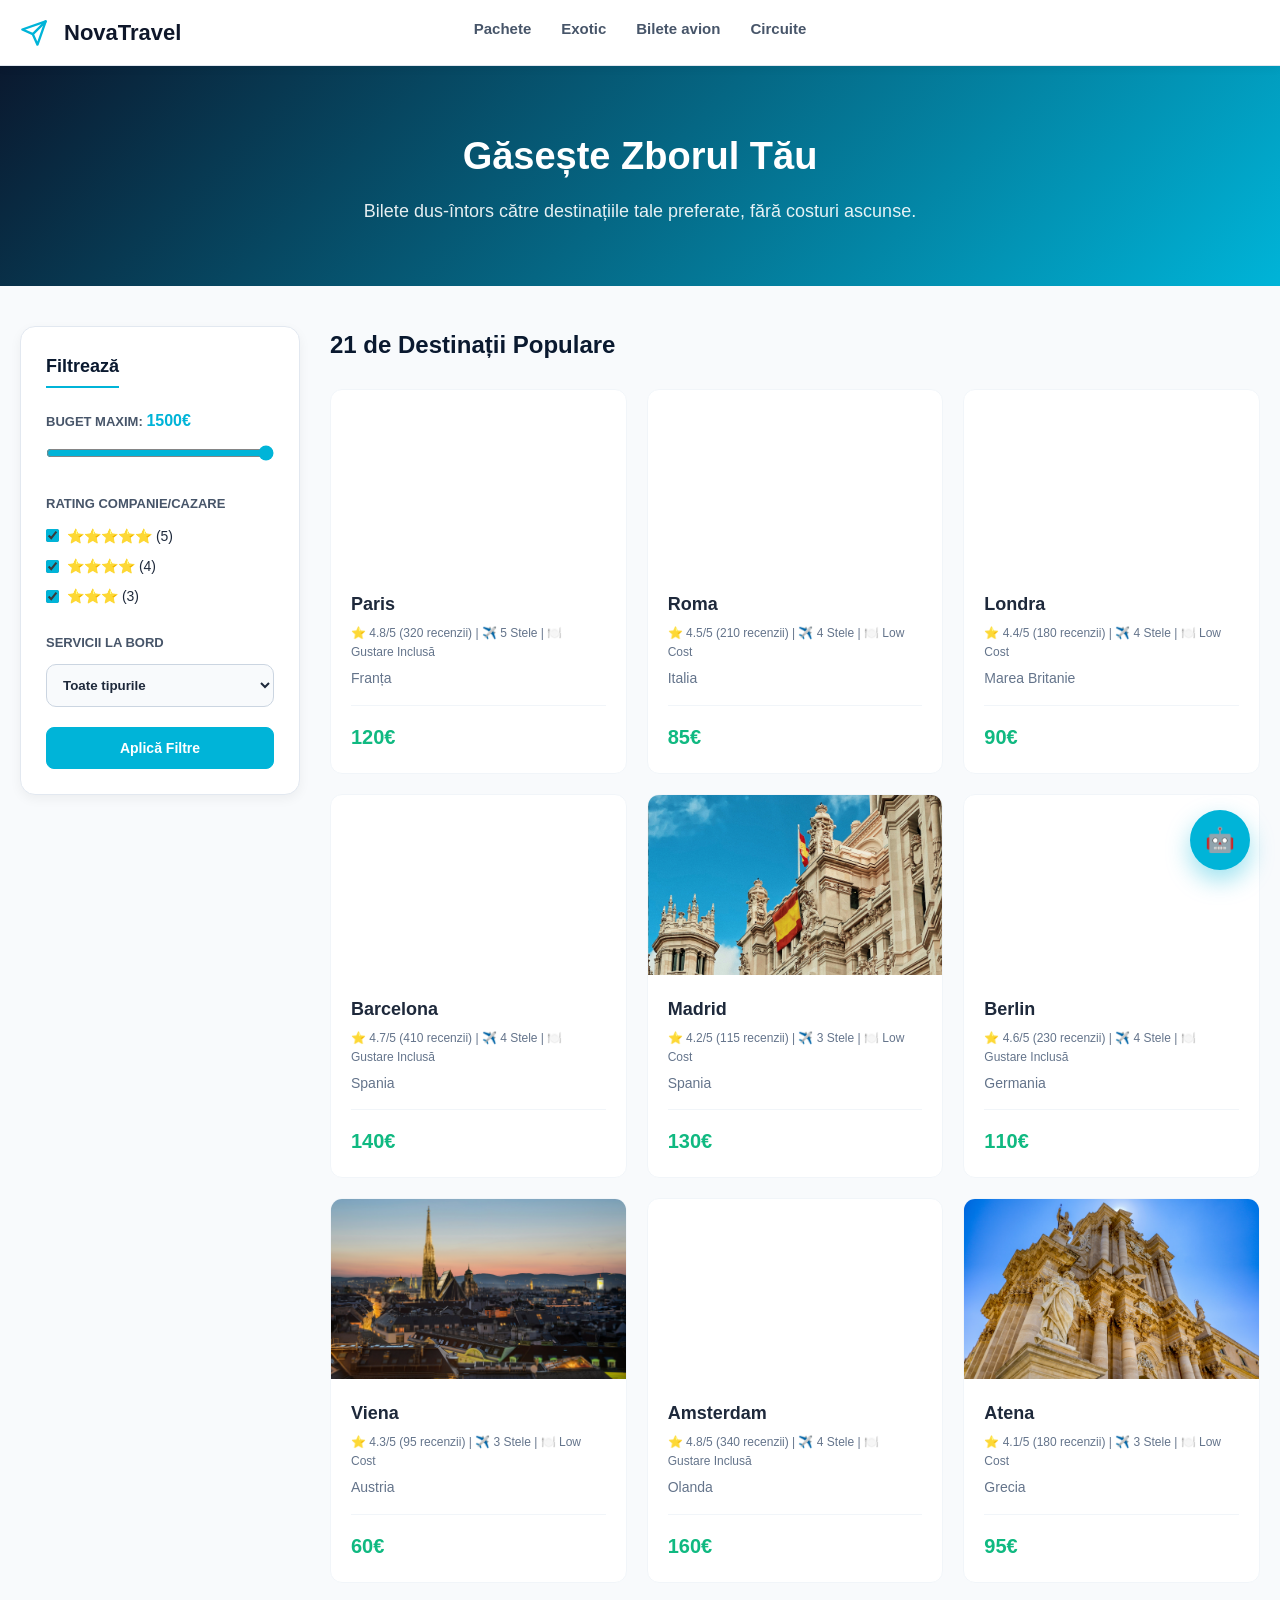
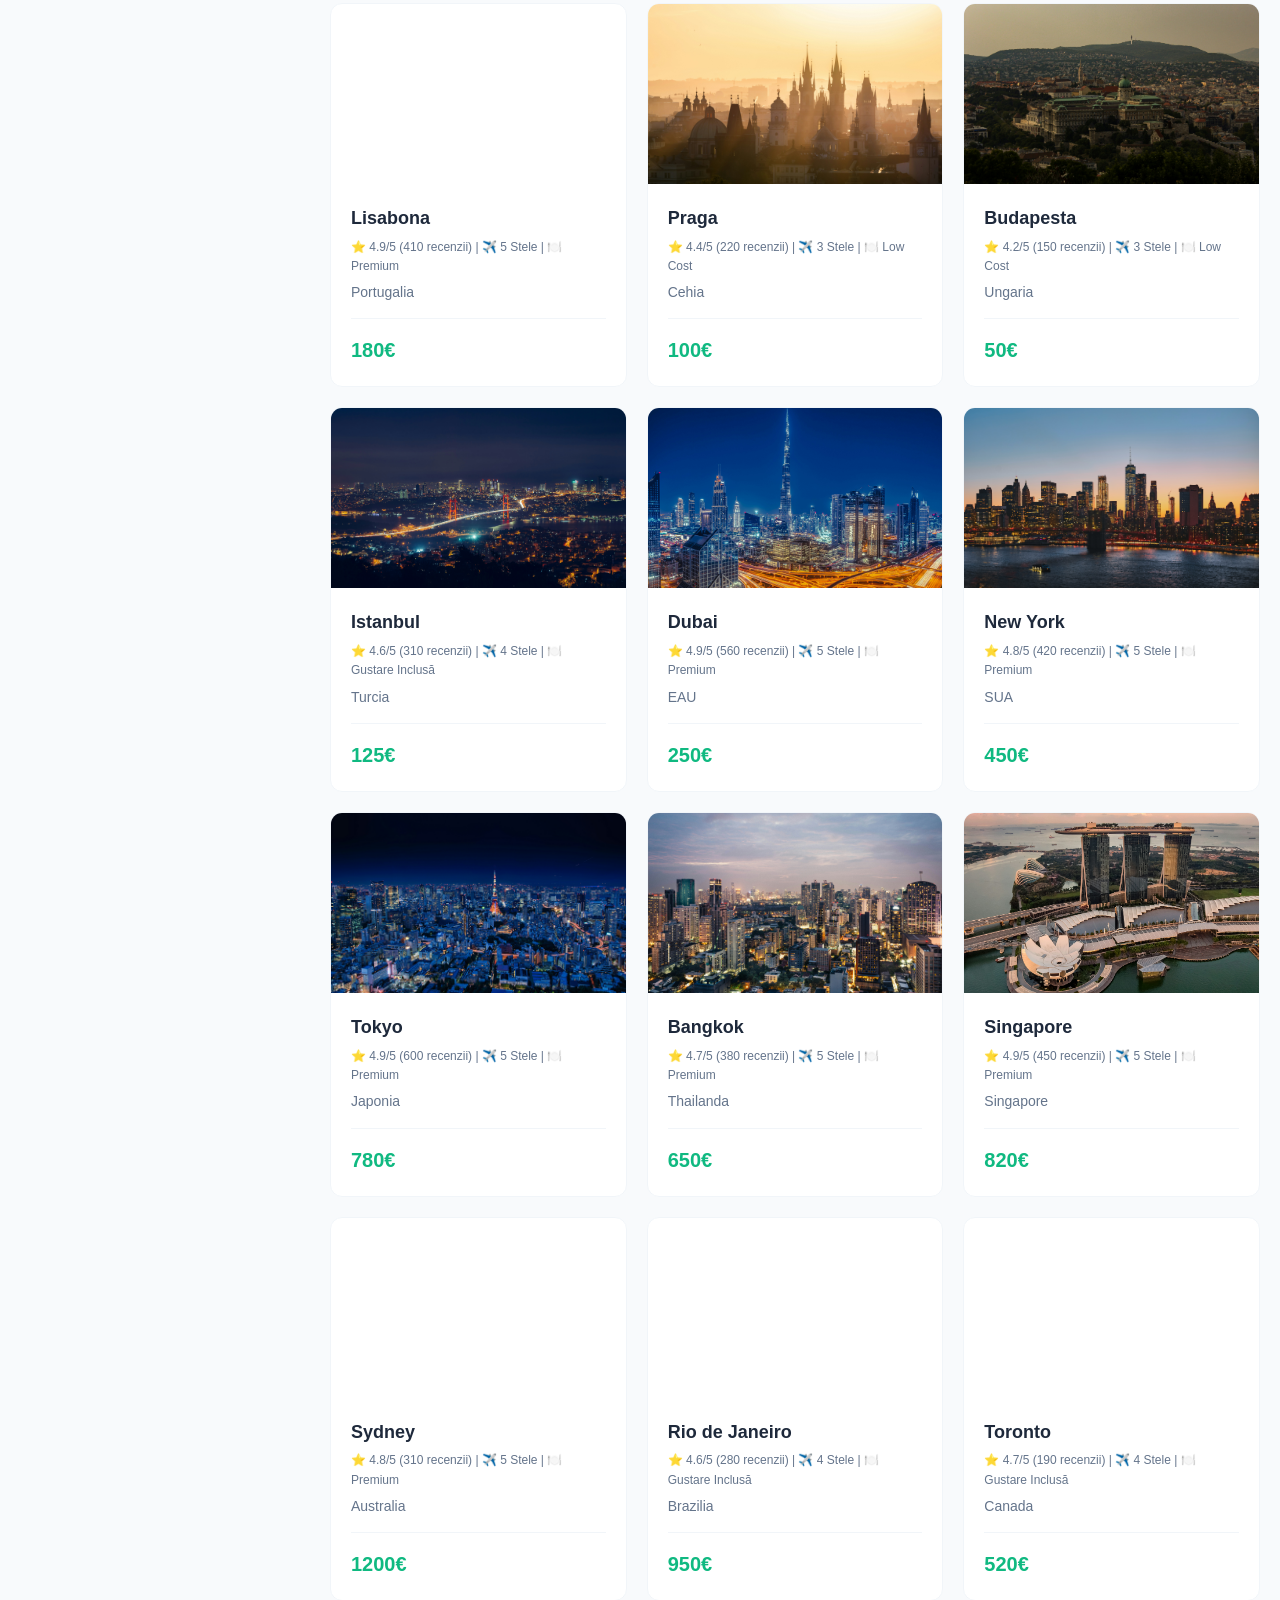
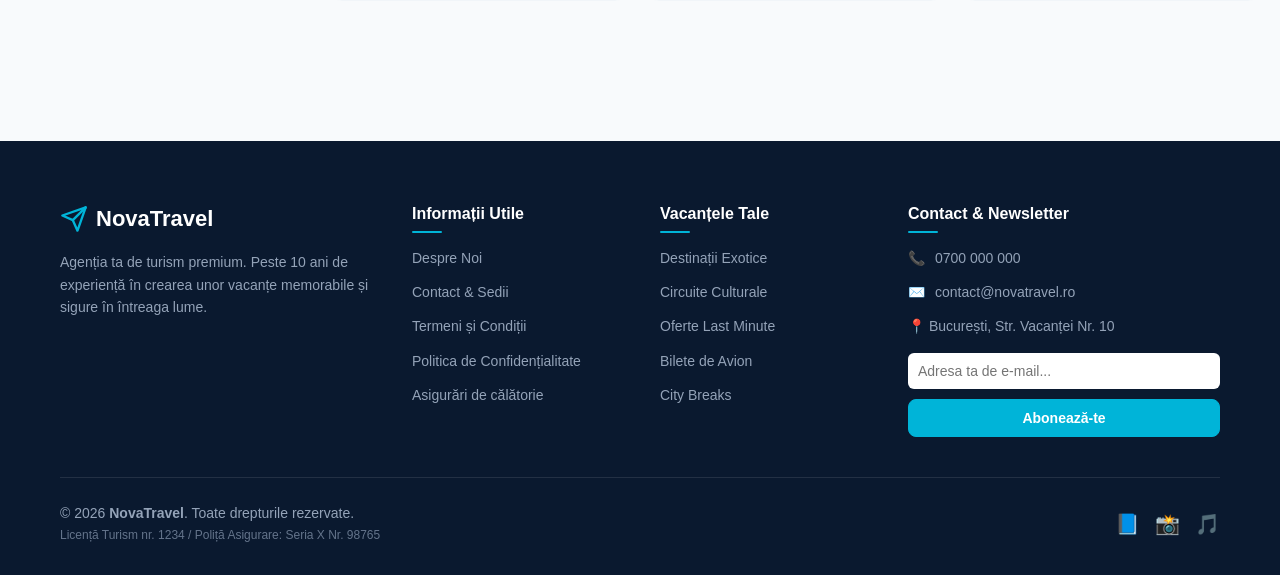
==== bilete.html @ fd42d23e "added files" ====
<!DOCTYPE html>
<html lang="ro">
<head>
    <meta charset="UTF-8">
    <meta name="viewport" content="width=device-width, initial-scale=1.0">
    <title>Bilete de Avion | NovaTravel</title>
    <link rel="stylesheet" href="style.css">
</head>
<body>

    <nav class="top-navbar">
    <div class="nav-container-centered">
        <div class="nav-left">
            <a href="index.html" class="brand" style="text-decoration: none;">
                <svg class="brand-icon" viewBox="0 0 24 24" fill="none" stroke="#00B4D8" stroke-width="2" stroke-linecap="round" stroke-linejoin="round" style="width: 28px; height: 28px;">
                    <path d="M22 2L11 13"></path>
                    <path d="M22 2l-7 20-4-9-9-4 20-7z"></path>
                </svg>
                <span style="font-weight: 800; color: #0F172A; margin-left: 8px;">NovaTravel</span>
            </a>
        </div>

        <div class="nav-center">
            <div class="nav-categories">
                <a href="index.html">Pachete</a>
                <a href="exotic.html">Exotic</a>
                <a href="bilete.html">Bilete avion</a>
                <a href="circuite.html">Circuite</a>
            </div>
        </div>

        <div class="nav-right"></div>
    </div>
</nav>

    <header class="hero-minimal" style="min-height: 200px; padding: 60px 20px; background: linear-gradient(135deg, #0A192F, #00B4D8); color: white; text-align: center;">
        <h1 style="font-size: 38px; margin-bottom: 10px;">Găsește Zborul Tău</h1>
        <p style="font-size: 18px; opacity: 0.9;">Bilete dus-întors către destinațiile tale preferate, fără costuri ascunse.</p>
    </header>

   <main class="container" style="max-width: 1350px; margin-top: 40px; margin-bottom: 80px;">
        <div class="main-layout" style="display: flex; gap: 30px; align-items: flex-start;">
            
            <aside class="sidebar-filters" style="width: 280px; flex-shrink: 0; position: sticky; top: 20px;">
                <div class="filter-card" style="background: white; padding: 25px; border-radius: 15px; border: 1px solid #E2E8F0; box-shadow: 0 4px 12px rgba(0,0,0,0.05);">
                    <h3 style="font-size: 18px; margin-bottom: 20px; color: #0A192F; border-bottom: 2px solid #00B4D8; display: inline-block; padding-bottom: 5px;">Filtrează</h3>
                    
                    <div class="filter-group" style="margin-bottom: 25px;">
                        <label style="display: block; font-size: 13px; font-weight: 700; color: #475569; margin-bottom: 10px;">BUGET MAXIM: <b id="priceValue" style="color: #00B4D8; font-size: 16px;">1500€</b></label>
                        <input type="range" id="priceFilter" min="50" max="1500" value="1500" style="width: 100%; cursor: pointer; accent-color: #00B4D8;">
                    </div>

                    <div class="filter-group" style="margin-bottom: 25px;">
                        <label style="display: block; font-size: 13px; font-weight: 700; color: #475569; margin-bottom: 10px;">RATING COMPANIE/CAZARE</label>
                        <div class="stars-filter" style="display: flex; flex-direction: column; gap: 8px;">
                            <label style="display: flex; align-items: center; gap: 8px; font-size: 14px; cursor: pointer;"><input type="checkbox" class="star-check" value="5" checked style="accent-color: #00B4D8;"> ⭐⭐⭐⭐⭐ (5)</label>
                            <label style="display: flex; align-items: center; gap: 8px; font-size: 14px; cursor: pointer;"><input type="checkbox" class="star-check" value="4" checked style="accent-color: #00B4D8;"> ⭐⭐⭐⭐ (4)</label>
                            <label style="display: flex; align-items: center; gap: 8px; font-size: 14px; cursor: pointer;"><input type="checkbox" class="star-check" value="3" checked style="accent-color: #00B4D8;"> ⭐⭐⭐ (3)</label>
                        </div>
                    </div>

                    <div class="filter-group" style="margin-bottom: 20px;">
                        <label style="display: block; font-size: 13px; font-weight: 700; color: #475569; margin-bottom: 10px;">SERVICII LA BORD</label>
                        <select id="mealFilter" class="filter-select" style="width: 100%; padding: 12px; border-radius: 10px; border: 1px solid #CBD5E1; background: #F8FAFC; font-weight: 600; color: #1E293B; outline: none; cursor: pointer;">
                            <option value="Toate">Toate tipurile</option>
                            <option value="All Inclusive">Premium (Masă Inclusă)</option>
                            <option value="Mic Dejun">Gustare Inclusă</option>
                            <option value="Fără Masă">Low Cost (Fără Masă)</option>
                        </select>
                    </div>

                    <button id="applyFiltersBtn" class="nav-btn btn-primary" style="width: 100%; padding: 12px; font-weight: 700;">Aplică Filtre</button>
                </div>
            </aside>

            <section class="results-area" style="flex: 1;">
                <h2 class="section-title" style="margin-top: 0;">21 de Destinații Populare</h2>
                <div class="cards-grid" style="grid-template-columns: repeat(3, 1fr); gap: 20px;">
                    
                    <div class="card" data-stars="5" data-meal="Mic Dejun"><div class="card-img" style="background-image: url('https://images.unsplash.com/photo-1499856871958-5b9627545d1a?auto=format&fit=crop&w=600&q=80');"></div><div class="card-content"><h3 class="card-title">Paris</h3><p style="font-size: 12px; color: #64748B; margin-bottom: 5px;">⭐ 4.8/5 (320 recenzii) | ✈️ 5 Stele | 🍽️ Gustare Inclusă</p><p class="card-route">Franța</p><div class="card-price"><div class="price-new">120€</div></div></div></div>
                    <div class="card" data-stars="4" data-meal="Fără Masă"><div class="card-img" style="background-image: url('img/Roma.jpg');"></div><div class="card-content"><h3 class="card-title">Roma</h3><p style="font-size: 12px; color: #64748B; margin-bottom: 5px;">⭐ 4.5/5 (210 recenzii) | ✈️ 4 Stele | 🍽️ Low Cost</p><p class="card-route">Italia</p><div class="card-price"><div class="price-new">85€</div></div></div></div>
                    <div class="card" data-stars="4" data-meal="Fără Masă"><div class="card-img" style="background-image: url('https://images.unsplash.com/photo-1513635269975-59663e0ac1ad?auto=format&fit=crop&w=600&q=80');"></div><div class="card-content"><h3 class="card-title">Londra</h3><p style="font-size: 12px; color: #64748B; margin-bottom: 5px;">⭐ 4.4/5 (180 recenzii) | ✈️ 4 Stele | 🍽️ Low Cost</p><p class="card-route">Marea Britanie</p><div class="card-price"><div class="price-new">90€</div></div></div></div>
                    <div class="card" data-stars="4" data-meal="Mic Dejun"><div class="card-img" style="background-image: url('img/Barcelona.jpg');"></div><div class="card-content"><h3 class="card-title">Barcelona</h3><p style="font-size: 12px; color: #64748B; margin-bottom: 5px;">⭐ 4.7/5 (410 recenzii) | ✈️ 4 Stele | 🍽️ Gustare Inclusă</p><p class="card-route">Spania</p><div class="card-price"><div class="price-new">140€</div></div></div></div>
                    <div class="card" data-stars="3" data-meal="Fără Masă"><div class="card-img" style="background-image: url('img/Madrid.jpg');"></div><div class="card-content"><h3 class="card-title">Madrid</h3><p style="font-size: 12px; color: #64748B; margin-bottom: 5px;">⭐ 4.2/5 (115 recenzii) | ✈️ 3 Stele | 🍽️ Low Cost</p><p class="card-route">Spania</p><div class="card-price"><div class="price-new">130€</div></div></div></div>
                    <div class="card" data-stars="4" data-meal="Mic Dejun"><div class="card-img" style="background-image: url('img/Berlin.jpg');"></div><div class="card-content"><h3 class="card-title">Berlin</h3><p style="font-size: 12px; color: #64748B; margin-bottom: 5px;">⭐ 4.6/5 (230 recenzii) | ✈️ 4 Stele | 🍽️ Gustare Inclusă</p><p class="card-route">Germania</p><div class="card-price"><div class="price-new">110€</div></div></div></div>
                    <div class="card" data-stars="3" data-meal="Fără Masă"><div class="card-img" style="background-image: url('img/Viena.jpg');"></div><div class="card-content"><h3 class="card-title">Viena</h3><p style="font-size: 12px; color: #64748B; margin-bottom: 5px;">⭐ 4.3/5 (95 recenzii) | ✈️ 3 Stele | 🍽️ Low Cost</p><p class="card-route">Austria</p><div class="card-price"><div class="price-new">60€</div></div></div></div>
                    <div class="card" data-stars="4" data-meal="Mic Dejun"><div class="card-img" style="background-image: url('img/Amsterdam.jpg');"></div><div class="card-content"><h3 class="card-title">Amsterdam</h3><p style="font-size: 12px; color: #64748B; margin-bottom: 5px;">⭐ 4.8/5 (340 recenzii) | ✈️ 4 Stele | 🍽️ Gustare Inclusă</p><p class="card-route">Olanda</p><div class="card-price"><div class="price-new">160€</div></div></div></div>
                    <div class="card" data-stars="3" data-meal="Fără Masă"><div class="card-img" style="background-image: url('img/Atena.jpg');"></div><div class="card-content"><h3 class="card-title">Atena</h3><p style="font-size: 12px; color: #64748B; margin-bottom: 5px;">⭐ 4.1/5 (180 recenzii) | ✈️ 3 Stele | 🍽️ Low Cost</p><p class="card-route">Grecia</p><div class="card-price"><div class="price-new">95€</div></div></div></div>
                    <div class="card" data-stars="5" data-meal="All Inclusive"><div class="card-img" style="background-image: url('img/Lisabona.jpg');"></div><div class="card-content"><h3 class="card-title">Lisabona</h3><p style="font-size: 12px; color: #64748B; margin-bottom: 5px;">⭐ 4.9/5 (410 recenzii) | ✈️ 5 Stele | 🍽️ Premium</p><p class="card-route">Portugalia</p><div class="card-price"><div class="price-new">180€</div></div></div></div>
                    <div class="card" data-stars="3" data-meal="Fără Masă"><div class="card-img" style="background-image: url('img/Praga.jpg');"></div><div class="card-content"><h3 class="card-title">Praga</h3><p style="font-size: 12px; color: #64748B; margin-bottom: 5px;">⭐ 4.4/5 (220 recenzii) | ✈️ 3 Stele | 🍽️ Low Cost</p><p class="card-route">Cehia</p><div class="card-price"><div class="price-new">100€</div></div></div></div>
                    <div class="card" data-stars="3" data-meal="Fără Masă"><div class="card-img" style="background-image: url('img/Budapesta.jpg');"></div><div class="card-content"><h3 class="card-title">Budapesta</h3><p style="font-size: 12px; color: #64748B; margin-bottom: 5px;">⭐ 4.2/5 (150 recenzii) | ✈️ 3 Stele | 🍽️ Low Cost</p><p class="card-route">Ungaria</p><div class="card-price"><div class="price-new">50€</div></div></div></div>
                    <div class="card" data-stars="4" data-meal="Mic Dejun"><div class="card-img" style="background-image: url('img/Istanbul.jpg');"></div><div class="card-content"><h3 class="card-title">Istanbul</h3><p style="font-size: 12px; color: #64748B; margin-bottom: 5px;">⭐ 4.6/5 (310 recenzii) | ✈️ 4 Stele | 🍽️ Gustare Inclusă</p><p class="card-route">Turcia</p><div class="card-price"><div class="price-new">125€</div></div></div></div>
                    <div class="card" data-stars="5" data-meal="All Inclusive"><div class="card-img" style="background-image: url('img/Dubai.jpg');"></div><div class="card-content"><h3 class="card-title">Dubai</h3><p style="font-size: 12px; color: #64748B; margin-bottom: 5px;">⭐ 4.9/5 (560 recenzii) | ✈️ 5 Stele | 🍽️ Premium</p><p class="card-route">EAU</p><div class="card-price"><div class="price-new">250€</div></div></div></div>
                    <div class="card" data-stars="5" data-meal="All Inclusive"><div class="card-img" style="background-image: url('img/New York.jpg');"></div><div class="card-content"><h3 class="card-title">New York</h3><p style="font-size: 12px; color: #64748B; margin-bottom: 5px;">⭐ 4.8/5 (420 recenzii) | ✈️ 5 Stele | 🍽️ Premium</p><p class="card-route">SUA</p><div class="card-price"><div class="price-new">450€</div></div></div></div>
                    <div class="card" data-stars="5" data-meal="All Inclusive"><div class="card-img" style="background-image: url('img/Tokyo.jpg');"></div><div class="card-content"><h3 class="card-title">Tokyo</h3><p style="font-size: 12px; color: #64748B; margin-bottom: 5px;">⭐ 4.9/5 (600 recenzii) | ✈️ 5 Stele | 🍽️ Premium</p><p class="card-route">Japonia</p><div class="card-price"><div class="price-new">780€</div></div></div></div>
                    <div class="card" data-stars="5" data-meal="All Inclusive"><div class="card-img" style="background-image: url('img/Bangkok.jpg');"></div><div class="card-content"><h3 class="card-title">Bangkok</h3><p style="font-size: 12px; color: #64748B; margin-bottom: 5px;">⭐ 4.7/5 (380 recenzii) | ✈️ 5 Stele | 🍽️ Premium</p><p class="card-route">Thailanda</p><div class="card-price"><div class="price-new">650€</div></div></div></div>
                    <div class="card" data-stars="5" data-meal="All Inclusive"><div class="card-img" style="background-image: url('img/Singapore.jpg');"></div><div class="card-content"><h3 class="card-title">Singapore</h3><p style="font-size: 12px; color: #64748B; margin-bottom: 5px;">⭐ 4.9/5 (450 recenzii) | ✈️ 5 Stele | 🍽️ Premium</p><p class="card-route">Singapore</p><div class="card-price"><div class="price-new">820€</div></div></div></div>
                    <div class="card" data-stars="5" data-meal="All Inclusive"><div class="card-img" style="background-image: url('https://images.unsplash.com/photo-1506973035872-a4ec16b8e8d9?auto=format&fit=crop&w=600&q=80');"></div><div class="card-content"><h3 class="card-title">Sydney</h3><p style="font-size: 12px; color: #64748B; margin-bottom: 5px;">⭐ 4.8/5 (310 recenzii) | ✈️ 5 Stele | 🍽️ Premium</p><p class="card-route">Australia</p><div class="card-price"><div class="price-new">1200€</div></div></div></div>
                    <div class="card" data-stars="4" data-meal="Mic Dejun"><div class="card-img" style="background-image: url('https://images.unsplash.com/photo-1483729558449-99ef09a8c325?auto=format&fit=crop&w=600&q=80');"></div><div class="card-content"><h3 class="card-title">Rio de Janeiro</h3><p style="font-size: 12px; color: #64748B; margin-bottom: 5px;">⭐ 4.6/5 (280 recenzii) | ✈️ 4 Stele | 🍽️ Gustare Inclusă</p><p class="card-route">Brazilia</p><div class="card-price"><div class="price-new">950€</div></div></div></div>
                    <div class="card" data-stars="4" data-meal="Mic Dejun"><div class="card-img" style="background-image: url('https://images.unsplash.com/photo-1518005020951-eccb494ad742?auto=format&fit=crop&w=600&q=80');"></div><div class="card-content"><h3 class="card-title">Toronto</h3><p style="font-size: 12px; color: #64748B; margin-bottom: 5px;">⭐ 4.7/5 (190 recenzii) | ✈️ 4 Stele | 🍽️ Gustare Inclusă</p><p class="card-route">Canada</p><div class="card-price"><div class="price-new">520€</div></div></div></div>

                </div>
            </section>
        </div>
    </main>

    <footer class="mega-footer">
        <div class="footer-container">
            <div class="footer-grid">
                
                <div class="footer-col">
                    <div class="footer-brand">
    <svg class="brand-icon" viewBox="0 0 24 24" fill="none" stroke="#00B4D8" stroke-width="2" stroke-linecap="round" stroke-linejoin="round" style="width: 28px; height: 28px; margin-right: 8px;">
        <path d="M22 2L11 13"></path>
        <path d="M22 2l-7 20-4-9-9-4 20-7z"></path>
    </svg>
    <span style="font-size: 22px; font-weight: 800; color: white;">NovaTravel</span>
</div>
                    <p style="margin-top: 15px; color: #94A3B8; font-size: 14px; line-height: 1.6;">
                        Agenția ta de turism premium. Peste 10 ani de experiență în crearea unor vacanțe memorabile și sigure în întreaga lume.
                    </p>
                </div>

                <div class="footer-col">
                    <h4>Informații Utile</h4>
                    <ul>
                        <li><a href="#">Despre Noi</a></li>
                        <li><a href="#">Contact & Sedii</a></li>
                        <li><a href="#">Termeni și Condiții</a></li>
                        <li><a href="#">Politica de Confidențialitate</a></li>
                        <li><a href="#">Asigurări de călătorie</a></li>
                    </ul>
                </div>

                <div class="footer-col">
                    <h4>Vacanțele Tale</h4>
                    <ul>
                        <li><a href="exotic.html">Destinații Exotice</a></li>
                        <li><a href="circuite.html">Circuite Culturale</a></li>
                        <li><a href="index.html">Oferte Last Minute</a></li>
                        <li><a href="bilete.html">Bilete de Avion</a></li>
                        <li><a href="#">City Breaks</a></li>
                    </ul>
                </div>

                <div class="footer-col">
                    <h4>Contact & Newsletter</h4>
                    <ul class="contact-info">
                        <li>📞 <a href="tel:+40700000000">0700 000 000</a></li>
                        <li>✉️ <a href="mailto:contact@novatravel.ro">contact@novatravel.ro</a></li>
                        <li>📍 București, Str. Vacanței Nr. 10</li>
                    </ul>
                    <div class="newsletter-box" style="margin-top: 15px;">
                        <input type="email" placeholder="Adresa ta de e-mail..." style="width: 100%; padding: 10px; border-radius: 6px; border: none; outline: none; margin-bottom: 10px; font-size: 14px;">
                        <button class="nav-btn btn-primary" style="width: 100%; padding: 10px;">Abonează-te</button>
                    </div>
                </div>

            </div>

            <div class="footer-bottom">
                <div class="footer-copyright">
                    &copy; 2026 <b>NovaTravel</b>. Toate drepturile rezervate. <br>
                    <span style="font-size: 12px; color: #64748B;">Licență Turism nr. 1234 / Poliță Asigurare: Seria X Nr. 98765</span>
                </div>
                <div class="footer-social">
                    <a href="#" title="Facebook" style="font-size: 20px;">📘</a>
                    <a href="#" title="Instagram" style="font-size: 20px;">📸</a>
                    <a href="#" title="TikTok" style="font-size: 20px;">🎵</a>
                </div>
            </div>
        </div>
    </footer>

<div id="chatBtn" style="position: fixed; bottom: 30px; right: 30px; width: 60px; height: 60px; background: #00B4D8; border-radius: 50%; display: flex; align-items: center; justify-content: center; color: white; font-size: 24px; cursor: pointer; box-shadow: 0 10px 25px rgba(0,180,216,0.4); z-index: 3000;">🤖</div>
    
    <div id="chatBox" style="display: none; position: fixed; bottom: 100px; right: 30px; width: 360px; background: white; border-radius: 16px; box-shadow: 0 20px 50px rgba(0,0,0,0.2); z-index: 3000; overflow: hidden; border: 1px solid #E2E8F0;">
        <div style="background: linear-gradient(135deg, #0A192F, #00B4D8); padding: 15px 20px; color: white; display: flex; justify-content: space-between; align-items: center;">
            <div>
                <h4 style="margin: 0; font-size: 16px;">🤖 NovaBot</h4>
                <p style="margin: 2px 0 0; font-size: 12px; opacity: 0.9;">Asistent Virtual 24/7</p>
            </div>
            <span id="closeChat" style="cursor: pointer; font-size: 22px; font-weight: bold; line-height: 1;">&times;</span>
        </div>
        
        <div id="chatContent" style="height: 400px; overflow-y: auto; padding: 20px; display: flex; flex-direction: column;">
            
            <div style="background: #F1F5F9; padding: 12px; border-radius: 12px; font-size: 13px; color: #1E293B; margin-bottom: 15px;">
                Salut! 👋 Alege o întrebare:
            </div>
            
            <div class="chat-options" style="display: flex; flex-wrap: wrap; gap: 8px; padding-bottom: 15px; border-bottom: 1px solid #E2E8F0; margin-bottom: 15px;">
                <button class="chat-q" data-ans="Acceptăm plata cu cardul online, transfer bancar, numerar în agenție și vouchere de vacanță.">💳 Cum pot plăti?</button>
                <button class="chat-q" data-ans="Da! Oferim plata în 6 până la 12 rate fără dobândă prin TBI Bank sau CardAvantaj.">📉 Pot plăti în rate?</button>
                <button class="chat-q" data-ans="La tariful Flexibil, anularea e gratuită cu până la 48h înainte. Pentru restul se aplică condițiile din contract.">❌ Condiții anulare?</button>
                <button class="chat-q" data-ans="Majoritatea zborurilor includ un bagaj mic de mână (10kg). Bagajul de cală e opțional.">🧳 Cât bagaj am inclus?</button>
                <button class="chat-q" data-ans="Copiii sub 2 ani zboară gratuit. Cei până în 12 ani au reduceri mari la cazare.">👶 Reduceri copii?</button>
                <button class="chat-q" data-ans="În UE călătorești cu buletinul. Destinațiile exotice (și Turcia/Egipt) necesită pașaport valabil minim 6 luni.">🛂 Pașaport sau buletin?</button>
                <button class="chat-q" data-ans="Pachetele includ asigurare medicală standard. Recomandăm și Asigurarea Storno.">🛡️ Ce asigurare am?</button>
                <button class="chat-q" data-ans="Standardul internațional: Check-in la ora 14:00, Check-out la ora 11:00.">🏨 Ora de Check-in?</button>
                <button class="chat-q" data-ans="Avem o selecție de hoteluri pet-friendly. Sună-ne pentru a găsi cea mai bună opțiune.">🐶 Pot lua câinele?</button>
                <button class="chat-q" data-ans="La rezervare primești un număr de WhatsApp de urgență disponibil 24/7.">📞 Suport în vacanță?</button>
                <button class="chat-q" data-ans="Pentru Bali, Sri Lanka sau Egipt, viza se obține online sau direct la sosire în aeroport.">🛂 E nevoie de viză?</button>
                <button class="chat-q" data-ans="Da, dar modificarea numelui implică taxe percepute de compania aeriană (50€ - 150€).">✏️ Pot schimba numele?</button>
                <button class="chat-q" data-ans="Acceptăm tichete (Sodexo, Edenred, Up) EXCLUSIV pentru cazările din România.">🎫 Vouchere vacanță?</button>
                <button class="chat-q" data-ans="Documentele finale (bilete, vouchere) vin pe e-mail cu 3-5 zile înainte de plecare.">📧 Cum primesc biletele?</button>
                <button class="chat-q" data-ans="Zborurile charter sunt zboruri directe închiriate pentru destinațiile de vacanță. Orarele se pot modifica.">🛫 Ce e un zbor charter?</button>
            </div>

            <div id="chatHistory" style="display: flex; flex-direction: column; gap: 12px;"></div>
            
        </div>
    </div>

    <div id="loginModal" class="modal-overlay">
        <div class="modal-content">
            <span id="closeModal" class="close-btn">&times;</span>
            <h2>Conectare / Log-in</h2>
            <form action="#" method="POST">
                <div class="form-group"><label>Adresa de e-mail</label><input type="email" required></div>
                <div class="form-group"><label>Parolă</label><input type="password" required></div>
                <button type="submit" class="nav-btn btn-primary" style="width: 100%; margin-top: 10px; padding: 12px;">Conectare</button>
            </form>
        </div>
    </div>

    <div id="detailsModal" class="modal-overlay">
        <div class="modal-content detail-modal">
            <span id="closeDetails" class="close-btn">&times;</span>
            <div class="modal-hero-img" id="modalImg"></div>
            <div class="modal-body">
                <div class="modal-header-info">
                    <h2 id="modalTitle">Titlu</h2>
                    <div class="rating" id="modalRating">⭐⭐⭐⭐⭐</div>
                </div>
                <div class="info-grid">
                    <div class="info-item">
                        <span class="info-label">Preț per persoană</span>
                        <span class="info-value price-highlight" id="modalPrice">0 €</span>
                    </div>
                    <div class="info-item">
                        <span class="info-label">Ce include:</span>
                        <ul class="include-list" id="modalIncludes"></ul>
                    </div>
                </div>
                <p class="cancellation-text" style="margin-top: 20px;">❌ <b>Anulare gratuită</b> cu până la 48h înainte de plecare.</p>
                <button class="nav-btn btn-primary" style="width: 100%; padding: 15px; font-size: 18px; margin-top: 20px;">Rezervă acum</button>
            </div>
        </div>
    </div>

    <script src="script.js"></script>
</body>
</html>
---- style.css ----
/* ================= FUNDAMENTALE ================= */
* { margin: 0; padding: 0; box-sizing: border-box; font-family: 'Segoe UI', Roboto, Helvetica, Arial, sans-serif; }
body { background-color: #F8FAFC; color: #1E293B; line-height: 1.6; }
.container { max-width: 1200px; margin: 0 auto; padding: 0 20px; }
a { text-decoration: none; }
ul { list-style: none; }

/* ================= NAVBAR TOP ================= */
.top-navbar { background: white; border-bottom: 1px solid #E2E8F0; padding: 15px 0; }
.nav-container { display: flex; justify-content: space-between; align-items: center; max-width: 1350px; margin: 0 auto; padding: 0 20px;}
.brand { color: #0F172A; font-size: 22px; font-weight: 800; display: flex; align-items: center; gap: 8px; }
.brand-icon { width: 28px; height: 28px; color: #00B4D8; }

.nav-categories { display: flex; gap: 25px; }
.nav-categories a { color: #64748B; font-weight: 600; font-size: 15px; padding-bottom: 5px; border-bottom: 2px solid transparent; transition: 0.3s;}
.nav-categories a:hover, .nav-categories a.active { color: #00B4D8; border-bottom-color: #00B4D8; }

.nav-actions { display: flex; gap: 15px; align-items: center; }
.nav-btn { font-family: inherit; font-size: 14px; font-weight: 600; padding: 10px 20px; border-radius: 8px; cursor: pointer; transition: 0.3s; border: none; outline: none;}
.btn-ghost { background: transparent; border: 1px solid #CBD5E1; color: #334155; }
.btn-ghost:hover { border-color: #00B4D8; color: #00B4D8; background: #F0F9FF; }
.btn-primary { background: #00B4D8; border: 1px solid #00B4D8; color: white; }
.btn-primary:hover { background: #0096B4; border-color: #0096B4; }

/* ================= HERO & SEARCH (PENTRU INDEX) ================= */
.hero { background: linear-gradient(135deg, #F8FAFC 0%, #E2E8F0 100%); padding: 80px 20px 100px; display: flex; align-items: center; justify-content: center; }
.hero-minimal { min-height: 200px; padding: 60px 20px; background: linear-gradient(135deg, #0A192F, #00B4D8); color: white; text-align: center; }
.search-bar { background: white; border-radius: 12px; display: flex; align-items: center; width: 100%; max-width: 1050px; padding: 8px; box-shadow: 0 20px 40px rgba(0,0,0,0.1); }
.search-field { flex: 1; padding: 10px 20px; border-right: 1px solid #E2E8F0; position: relative; }
.search-field:nth-last-child(2) { border-right: none; }
.search-field label { display: block; font-size: 13px; font-weight: 700; color: #0F172A; margin-bottom: 4px; }
.search-field input { width: 100%; border: none; outline: none; font-size: 15px; color: #475569; font-weight: 600; background: transparent; cursor: pointer; }
.search-btn-large { background: #00B4D8; color: white; border: none; border-radius: 8px; padding: 0 40px; height: 55px; font-size: 18px; font-weight: bold; cursor: pointer; transition: 0.3s; margin-left: 10px; }
.search-btn-large:hover { background: #0A192F; }

/* ================= DROPDOWNS & CALENDAR ================= */
.dropdown-menu { position: absolute; top: 100%; left: 0; margin-top: 15px; background: white; width: 320px; border-radius: 12px; box-shadow: 0 10px 30px rgba(0,0,0,0.15); padding: 15px; z-index: 100; border: 1px solid #E2E8F0; display: none; }
.dropdown-menu.show { display: block; }
.dropdown-item { padding: 12px; border-bottom: 1px solid #F1F5F9; font-size: 15px; color: #1E293B; cursor: pointer; border-radius: 6px;}
.dropdown-item:hover { background: #F8FAFC; color: #00B4D8; }

.calendar-dropdown { width: 350px; padding: 20px; }
.calendar-header { display: flex; justify-content: space-between; align-items: center; margin-bottom: 15px; font-weight: bold; }
.calendar-header button { border: none; background: transparent; font-size: 18px; cursor: pointer; color: #64748B; }
.calendar-grid-header { display: grid; grid-template-columns: repeat(7, 1fr); text-align: center; font-size: 12px; font-weight: bold; color: #64748B; margin-bottom: 10px; }
.calendar-days { display: grid; grid-template-columns: repeat(7, 1fr); gap: 5px; }
.day { height: 45px; display: flex; flex-direction: column; align-items: center; justify-content: center; border-radius: 6px; font-size: 14px; cursor: pointer; font-weight: 600; border: 1px solid transparent; transition: 0.2s; }
.day:hover { border-color: #00B4D8; }
.day .price { font-size: 10px; font-weight: 700; margin-top: 2px;}
.price-low { color: #10B981; } .price-mid { color: #F59E0B; } .price-high { color: #EF4444; }

.calendar-legend { margin-top: 15px; padding-top: 15px; border-top: 1px solid #E2E8F0; font-size: 12px; display: flex; gap: 15px; justify-content: center; font-weight: 600;}
.dot { width: 10px; height: 10px; border-radius: 50%; display: inline-block; margin-right: 4px; }
.green { background: #10B981; } .orange { background: #F59E0B; } .red { background: #EF4444; }

/* Controale Persoane */
.counter-row { display: flex; justify-content: space-between; align-items: center; margin-bottom: 15px; font-size: 15px; font-weight: 600; }
.counter-controls { display: flex; align-items: center; gap: 12px; }
.btn-count { background: #F1F5F9; border: 1px solid #E2E8F0; border-radius: 50%; width: 32px; height: 32px; font-size: 18px; cursor: pointer; display: flex; align-items: center; justify-content: center;}
.btn-count:hover { border-color: #00B4D8; color: #00B4D8; }
.hub-gasca-promo { background: #F0FDF4; border: 1px solid #10B981; padding: 12px; border-radius: 8px; margin-top: 10px; font-size: 13px; color: #047857; display: none; }

/* ================= CARDS & LAYOUT ================= */
.section-title { font-size: 24px; font-weight: 800; color: #0A192F; margin: 60px 0 25px; }
.cards-grid { display: grid; grid-template-columns: repeat(4, 1fr); gap: 20px; margin-bottom: 60px; }
.card { background: white; border-radius: 12px; overflow: hidden; border: 1px solid #F1F5F9; transition: 0.3s; cursor: pointer; position: relative;}
.card:hover { transform: translateY(-5px); box-shadow: 0 10px 25px rgba(0,0,0,0.1); }
.card-img { height: 180px; background-size: cover; background-position: center; position: relative; }
.badge-urgent { position: absolute; top: 12px; left: 12px; background: #EF4444; color: white; font-size: 12px; font-weight: bold; padding: 4px 10px; border-radius: 6px; }
.card-content { padding: 20px; }
.card-title { font-size: 18px; font-weight: 700; margin-bottom: 5px; }
.card-route { font-size: 14px; color: #64748B; margin-bottom: 15px; }
.card-price { display: flex; justify-content: space-between; border-top: 1px solid #F1F5F9; padding-top: 15px; }
.price-old { text-decoration: line-through; color: #94A3B8; font-size: 13px; }
.price-new { color: #10B981; font-size: 20px; font-weight: 800; }

/* ================= VIBES TABS (INDEX) ================= */
.vibes-nav { display: flex; gap: 15px; overflow-x: auto; margin-bottom: 30px; }
.vibe-pill { background: white; padding: 10px 20px; border-radius: 30px; font-weight: 600; color: #475569; border: 1px solid #E2E8F0; cursor: pointer; transition: 0.3s; white-space: nowrap; }
.vibe-pill:hover, .vibe-pill.active { background: #00B4D8; color: white; border-color: #00B4D8; }
.vibe-content { display: none; }
.vibe-content.active { display: grid; }
.banners-grid { grid-template-columns: 1.5fr 1fr; gap: 20px; margin-bottom: 80px; }
.banner { border-radius: 12px; padding: 40px; color: white; display: flex; flex-direction: column; justify-content: flex-end; min-height: 280px; background-size: cover; position: relative; cursor: pointer; overflow: hidden;}
.banner::before { content: ''; position: absolute; inset: 0; background: linear-gradient(to top, rgba(10,25,47,0.9), transparent); transition: 0.3s;}
.banner:hover::before { background: linear-gradient(to top, rgba(10,25,47,0.7), transparent); }
.banner-content { position: relative; z-index: 2; }

/* ================= LAYOUT CU SIDEBAR (EXOTIC / CIRCUITE) ================= */
@media (min-width: 993px) {
    .main-layout { display: flex; gap: 30px; align-items: flex-start; }
    .sidebar-filters { width: 280px; flex-shrink: 0; position: sticky; top: 20px; }
    .results-area { flex: 1; }
    .results-area .cards-grid { grid-template-columns: repeat(3, 1fr) !important; }
}

@media (max-width: 992px) {
    .main-layout { display: flex; flex-direction: column; gap: 20px;}
    .sidebar-filters { width: 100%; position: static; }
    .cards-grid { grid-template-columns: repeat(2, 1fr); }
}

@media (max-width: 768px) {
    .cards-grid { grid-template-columns: 1fr !important; }
}

/* ================= CHATBOT ================= */
.chat-q { background: white; border: 1px solid #00B4D8; color: #00B4D8; padding: 8px 14px; border-radius: 20px; font-size: 13px; font-weight: 600; cursor: pointer; transition: 0.3s; margin-bottom: 5px;}
.chat-q:hover { background: #00B4D8; color: white; }
#chatContent::-webkit-scrollbar { width: 6px; }
#chatContent::-webkit-scrollbar-thumb { background: #CBD5E1; border-radius: 10px; }

/* ================= MODALE ================= */
.modal-overlay { display: none; position: fixed; inset: 0; background: rgba(10, 25, 47, 0.7); z-index: 2000; align-items: center; justify-content: center; padding: 20px;}
.modal-overlay.show { display: flex; } 
.modal-content { background: white; padding: 35px; border-radius: 12px; width: 100%; max-width: 400px; position: relative; box-shadow: 0 25px 50px rgba(0,0,0,0.25); animation: slideDown 0.3s ease-out; }
@keyframes slideDown { from { opacity: 0; transform: translateY(-30px); } to { opacity: 1; transform: translateY(0); } }
.close-btn { position: absolute; top: 15px; right: 20px; font-size: 26px; color: #94A3B8; cursor: pointer; transition: 0.3s; }
.close-btn:hover { color: #0F172A; }

.form-group { margin-bottom: 18px; }
.form-group label { display: block; font-size: 13px; font-weight: 700; color: #0F172A; margin-bottom: 6px; }
.form-group input[type="email"], .form-group input[type="password"] { width: 100%; padding: 12px 15px; border: 1px solid #CBD5E1; border-radius: 8px; font-size: 15px; outline: none; transition: 0.3s;}
.form-group input:focus { border-color: #00B4D8; box-shadow: 0 0 0 3px rgba(0, 180, 216, 0.1); }
.checkbox-group { display: flex; align-items: center; gap: 10px; margin-bottom: 20px; font-size: 14px; color: #475569;}
.modal-footer { display: flex; justify-content: space-between; margin-top: 20px; font-size: 14px; }
.modal-footer a { color: #00B4D8; font-weight: 600; }

/* Modal Detalii Specifice */
.detail-modal { max-width: 600px !important; padding: 0 !important; overflow: hidden; }
.modal-hero-img { width: 100%; height: 250px; background-size: cover; background-position: center; }
.modal-body { padding: 30px; }
.modal-header-info { display: flex; justify-content: space-between; align-items: center; margin-bottom: 20px; }
.price-highlight { color: #10B981; font-size: 32px !important; font-weight: 800; }
.info-grid { display: grid; grid-template-columns: 1fr 1.5fr; gap: 20px; border-top: 1px solid #E2E8F0; padding-top: 20px; }
.info-label { display: block; font-size: 11px; color: #64748B; text-transform: uppercase; font-weight: 700; margin-bottom: 10px; }
.include-list li { font-size: 14px; margin-bottom: 8px; display: flex; align-items: center; gap: 10px; color: #334155; }
.cancellation-text { background: #F1F5F9; padding: 12px; border-radius: 10px; font-size: 13px; color: #475569; text-align: center; }

/* ================= MEGA FOOTER ================= */
.mega-footer { 
    background-color: #0A192F; 
    padding: 60px 0 30px; 
    color: #94A3B8; 
    font-size: 14px; 
    margin-top: auto; 
}
.footer-container { 
    max-width: 1200px; 
    margin: 0 auto; 
    padding: 0 20px; 
}

/* Grila principală a footer-ului */
.footer-grid { 
    display: grid; 
    grid-template-columns: 1.5fr 1fr 1fr 1.5fr; 
    gap: 40px; 
    border-bottom: 1px solid rgba(255,255,255,0.1); 
    padding-bottom: 40px; 
    margin-bottom: 25px;
}

.footer-brand {
    display: flex;
    align-items: center;
}

.footer-col h4 { 
    color: white; 
    font-size: 16px; 
    margin-bottom: 20px; 
    position: relative;
    display: inline-block;
}

/* O mică linie albastră sub titlurile din footer pentru design */
.footer-col h4::after {
    content: '';
    position: absolute;
    left: 0;
    bottom: -6px;
    width: 30px;
    height: 2px;
    background-color: #00B4D8;
    border-radius: 2px;
}

.footer-col ul {
    list-style: none;
    padding: 0;
    margin: 0;
}

.footer-col ul li { 
    margin-bottom: 12px; 
}

.footer-col ul li a { 
    color: #94A3B8; 
    transition: color 0.3s; 
    text-decoration: none;
}

.footer-col ul li a:hover { 
    color: #00B4D8; 
    padding-left: 5px; /* Efect subtil de glisare la hover */
}

/* Stiluri pentru lista de contact */
.contact-info li {
    display: flex;
    align-items: center;
    gap: 10px;
}

/* Partea de jos (Copyright & Socials) */
.footer-bottom { 
    display: flex; 
    justify-content: space-between; 
    align-items: center; 
    flex-wrap: wrap; 
    gap: 20px;
}

.footer-copyright {
    text-align: left;
    line-height: 1.5;
}

.footer-social {
    display: flex;
    gap: 15px;
}

.footer-social a {
    text-decoration: none;
    transition: transform 0.3s;
}

.footer-social a:hover {
    transform: translateY(-3px);
}

/* Responsivitate pentru Footer pe ecrane mici */
@media (max-width: 992px) {
    .footer-grid { grid-template-columns: repeat(2, 1fr); gap: 30px; }
}

@media (max-width: 576px) {
    .footer-grid { grid-template-columns: 1fr; text-align: center; }
    .footer-col h4::after { left: 50%; transform: translateX(-50%); } /* Centrează liniuța */
    .contact-info li { justify-content: center; }
    .footer-brand { justify-content: center; }
    .footer-bottom { flex-direction: column; text-align: center; }
    .footer-copyright { text-align: center; }
}
/* ================= NOI SECȚIUNI INDEX ================= */

/* Bara de Avantaje */
.trust-bar-index { display: flex; justify-content: space-between; flex-wrap: wrap; padding: 30px 0; border-bottom: 1px solid #E2E8F0; margin-bottom: 40px; }
.trust-item { display: flex; align-items: center; gap: 15px; }
.trust-icon { font-size: 32px; background: #F0F9FF; width: 60px; height: 60px; display: flex; align-items: center; justify-content: center; border-radius: 50%; color: #00B4D8; }
.trust-text h4 { font-size: 16px; color: #0A192F; margin-bottom: 3px; }
.trust-text p { font-size: 13px; color: #64748B; }

/* Banner Flash Sale */
.flash-sale { background: linear-gradient(135deg, #EF4444 0%, #F59E0B 100%); border-radius: 16px; padding: 30px 40px; color: white; display: flex; justify-content: space-between; align-items: center; margin-bottom: 60px; box-shadow: 0 15px 30px rgba(239, 68, 68, 0.2); flex-wrap: wrap; gap: 20px;}
.flash-sale-content h3 { font-size: 28px; margin-bottom: 5px; display: flex; align-items: center; gap: 10px; }
.countdown { display: flex; gap: 15px; }
.time-box { background: rgba(255,255,255,0.2); padding: 10px 15px; border-radius: 8px; text-align: center; min-width: 70px; backdrop-filter: blur(5px); }
.time-box span { display: block; font-size: 24px; font-weight: 800; }
.time-box p { font-size: 11px; text-transform: uppercase; font-weight: 600; opacity: 0.9; margin: 0; }

/* Colaj Top Destinații (Masonry Style) */
.masonry-grid { display: grid; grid-template-columns: 2fr 1fr 1fr; grid-template-rows: 250px 250px; gap: 20px; margin-bottom: 80px; }
.masonry-item { border-radius: 16px; overflow: hidden; position: relative; cursor: pointer; }
.masonry-item img { width: 100%; height: 100%; object-fit: cover; transition: 0.5s; }
.masonry-item:hover img { transform: scale(1.05); }
.masonry-item::before { content: ''; position: absolute; inset: 0; background: linear-gradient(to top, rgba(10,25,47,0.8), transparent); z-index: 1; pointer-events: none;}
.masonry-content { position: absolute; bottom: 20px; left: 20px; right: 20px; z-index: 2; color: white; }
.masonry-content h3 { font-size: 22px; margin-bottom: 5px; }
.masonry-badge { position: absolute; top: 20px; left: 20px; background: rgba(255,255,255,0.9); color: #0A192F; font-size: 12px; font-weight: 800; padding: 6px 12px; border-radius: 20px; z-index: 2; }
.item-tall { grid-row: span 2; }
.item-wide { grid-column: span 2; }

/* Blog / Jurnalul Călătorului */
.blog-grid { display: grid; grid-template-columns: repeat(3, 1fr); gap: 30px; margin-bottom: 80px; }
.blog-card { background: white; border: 1px solid #E2E8F0; border-radius: 16px; overflow: hidden; transition: 0.3s; cursor: pointer; }
.blog-card:hover { transform: translateY(-5px); box-shadow: 0 15px 30px rgba(0,0,0,0.05); border-color: #00B4D8; }
.blog-img { height: 200px; background-size: cover; background-position: center; }
.blog-content { padding: 25px; }
.blog-tag { color: #00B4D8; font-size: 12px; font-weight: 700; text-transform: uppercase; margin-bottom: 10px; display: block; }
.blog-content h3 { font-size: 18px; color: #0A192F; margin-bottom: 10px; line-height: 1.4; }
.blog-content p { font-size: 14px; color: #64748B; margin-bottom: 15px; }
.read-more { color: #0A192F; font-weight: 700; font-size: 14px; display: flex; align-items: center; gap: 5px; }

/* Parteneri de Încredere */
.partners-section { background: #F1F5F9; padding: 40px 0; border-radius: 16px; margin-bottom: 60px; text-align: center; }
.partners-section p { font-size: 14px; color: #64748B; font-weight: 600; text-transform: uppercase; margin-bottom: 20px; }
.partners-logos { display: flex; justify-content: center; gap: 40px; flex-wrap: wrap; opacity: 0.5; filter: grayscale(100%); transition: 0.3s; }
.partners-logos span { font-size: 24px; font-weight: 800; color: #0A192F; display: flex; align-items: center; gap: 8px; }
.partners-logos:hover { opacity: 0.8; filter: grayscale(50%); }

/* Responsivitate pentru noile secțiuni */
@media (max-width: 992px) {
    .masonry-grid { grid-template-columns: 1fr 1fr; grid-template-rows: auto; }
    .item-tall { grid-row: span 1; }
    .item-wide { grid-column: span 1; }
    .blog-grid { grid-template-columns: repeat(2, 1fr); }
    .flash-sale { justify-content: center; text-align: center; }
}
@media (max-width: 768px) {
    .masonry-grid { grid-template-columns: 1fr; }
    .item-wide { grid-column: span 1; }
    .blog-grid { grid-template-columns: 1fr; }
    .trust-bar-index { flex-direction: column; gap: 20px; align-items: flex-start; }
}
.brand-icon {
    width: 28px;
    height: 28px;
    color: #00B4D8; /* Albastrul tău specific */
    flex-shrink: 0;
    transition: transform 0.3s ease;
}

.brand:hover .brand-icon {
    transform: rotate(-10deg) scale(1.1); /* Un mic efect la hover */
}
/* Protecție text pe imagini */
.masonry-content p, .banner-content p {
    text-shadow: 0 2px 4px rgba(0,0,0,0.5); /* Umbră pentru contrast */
    color: rgba(255, 255, 255, 0.95) !important;
    font-weight: 500;
}

.masonry-content h3, .banner-content h3 {
    text-shadow: 0 2px 8px rgba(0,0,0,0.8);
}

/* Gradient mai închis la bază pentru lizibilitate maximă */
.masonry-item::before, .banner::before {
    background: linear-gradient(to top, rgba(10, 25, 47, 0.9) 0%, rgba(10, 25, 47, 0.4) 40%, transparent 100%) !important;
}
/* NAVBAR SIMETRIC */
.top-navbar {
    background: white;
    padding: 15px 0;
    box-shadow: 0 2px 10px rgba(0,0,0,0.05);
    position: sticky;
    top: 0;
    z-index: 1000;
}

.nav-container-centered {
    display: grid;
    /* Împarte navbar-ul în 3 coloane egale */
    grid-template-columns: 1fr auto 1fr; 
    align-items: center;
    max-width: 1300px;
    margin: 0 auto;
    padding: 0 20px;
}

.nav-left {
    display: flex;
    justify-content: flex-start;
}

.nav-center {
    display: flex;
    justify-content: center;
}

.nav-right {
    display: flex;
    justify-content: flex-end;
}

.nav-categories {
    display: flex;
    gap: 30px;
}

.nav-categories a {
    text-decoration: none;
    color: #475569;
    font-weight: 600;
    font-size: 15px;
    transition: color 0.3s;
}

.nav-categories a:hover, .nav-categories a.active {
    color: #00B4D8;
}
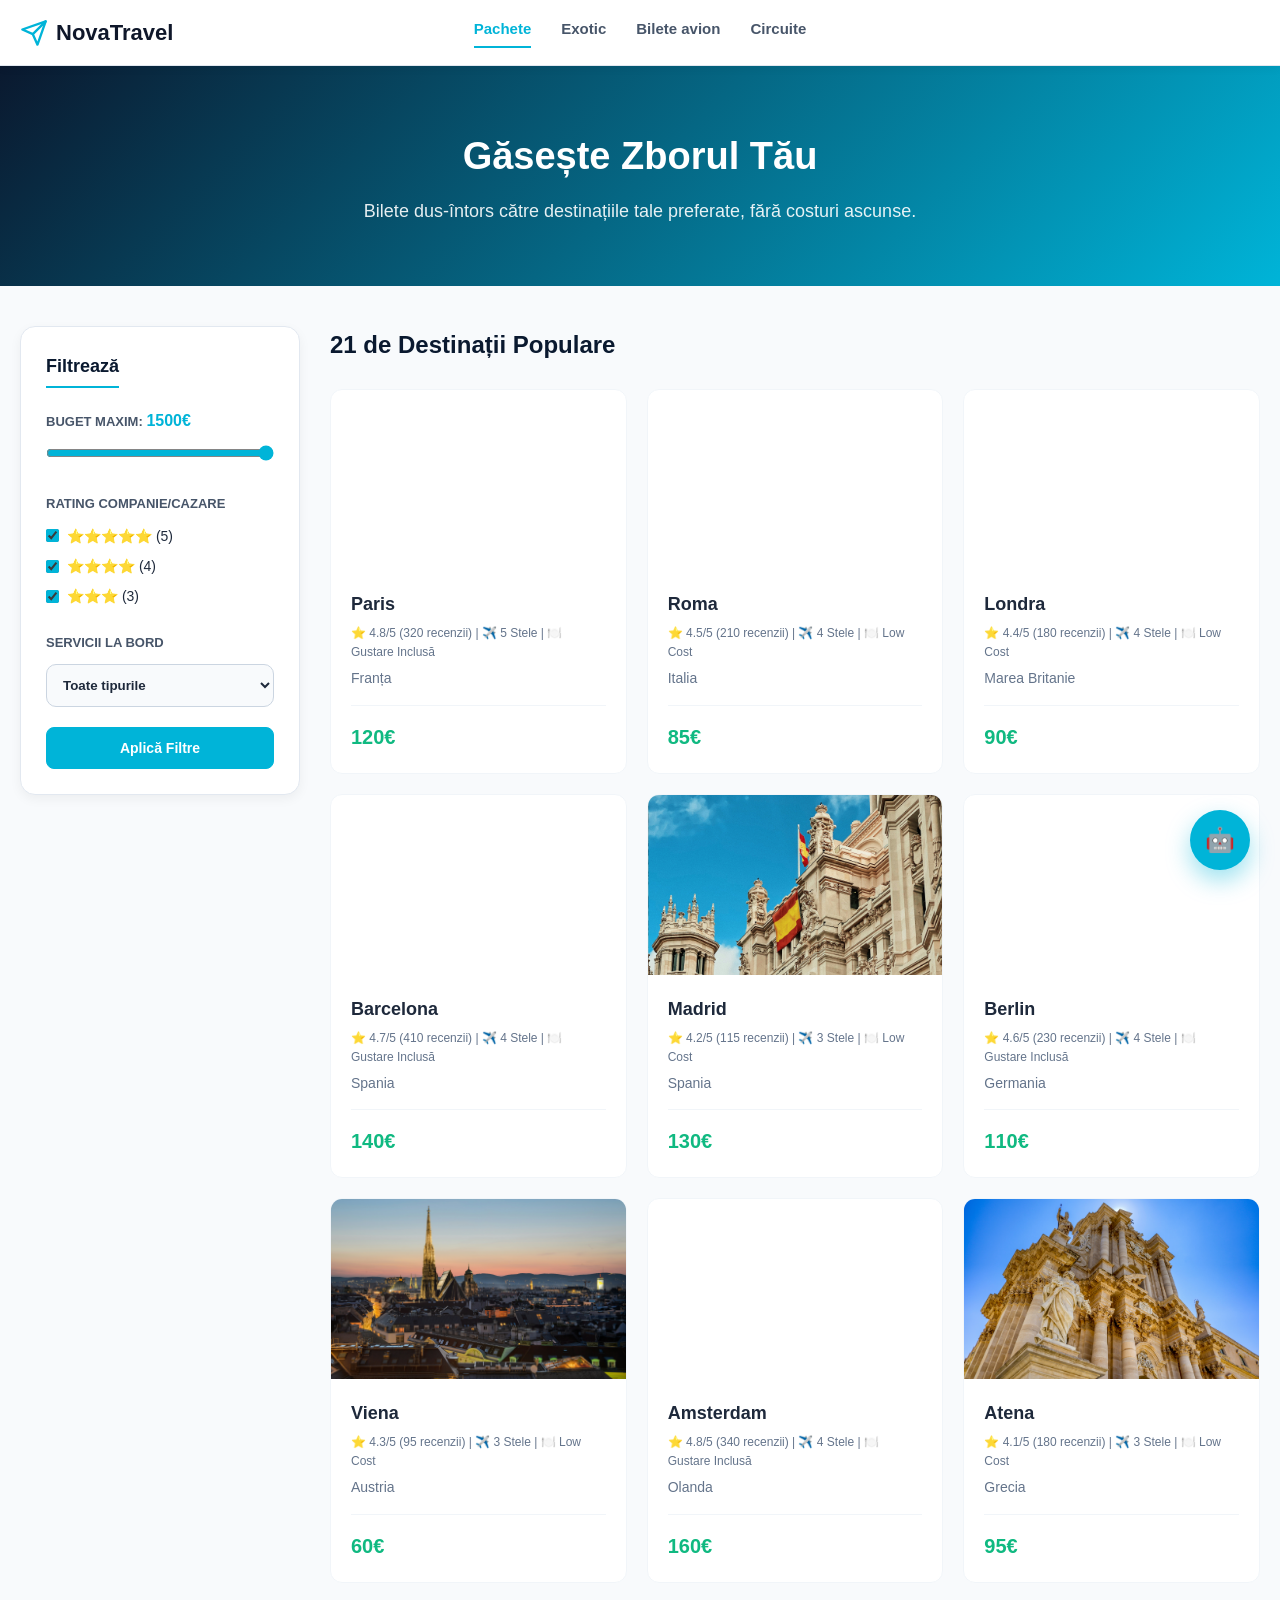
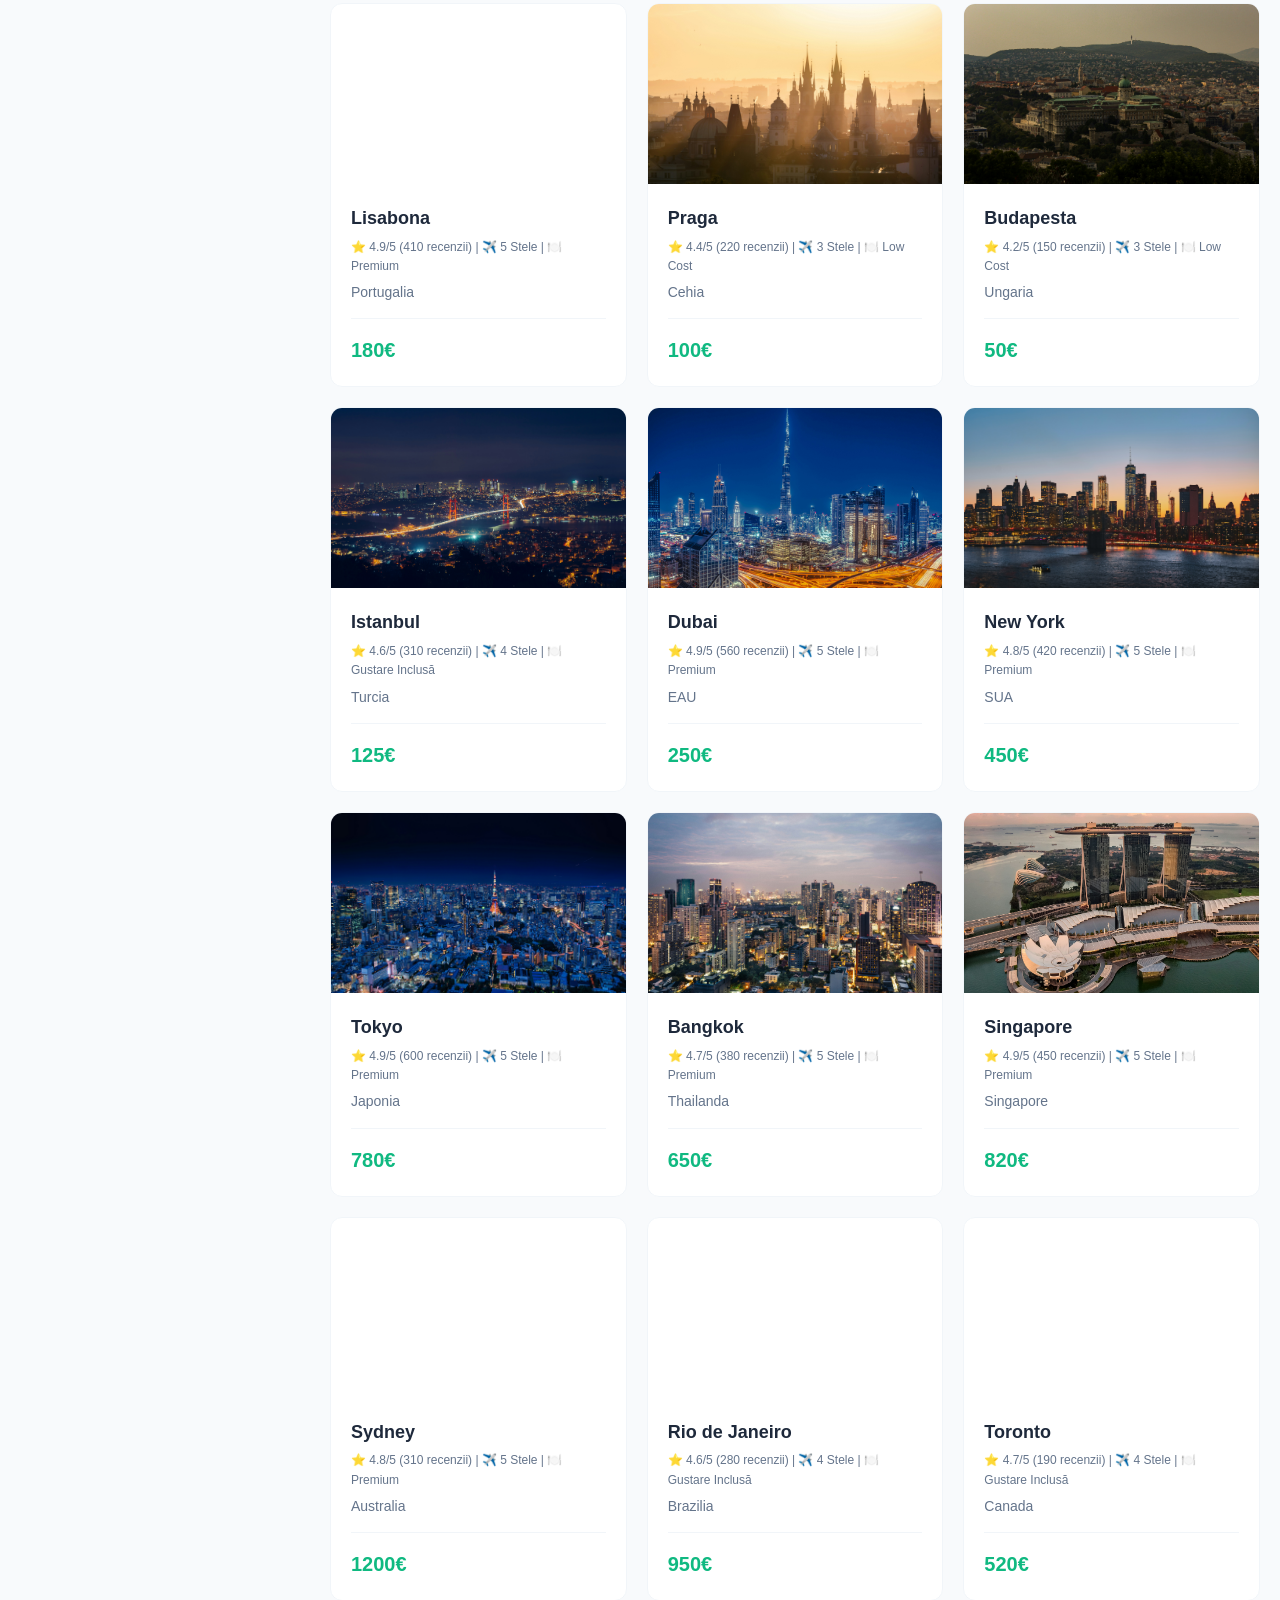
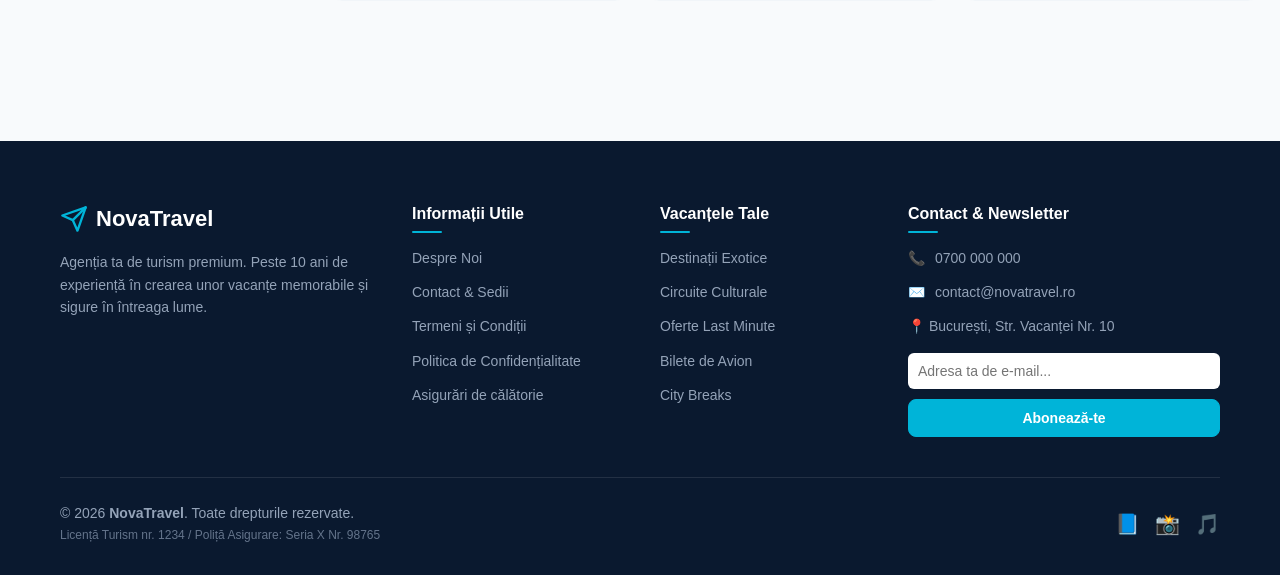
==== commit 829cfd2f: "changes" ====
--- a/bilete.html
+++ b/bilete.html
@@ -11,18 +11,18 @@
     <nav class="top-navbar">
     <div class="nav-container-centered">
         <div class="nav-left">
-            <a href="index.html" class="brand" style="text-decoration: none;">
-                <svg class="brand-icon" viewBox="0 0 24 24" fill="none" stroke="#00B4D8" stroke-width="2" stroke-linecap="round" stroke-linejoin="round" style="width: 28px; height: 28px;">
+            <a href="index.html" class="brand">
+                <svg class="brand-icon" viewBox="0 0 24 24" fill="none" stroke="#00B4D8" stroke-width="2" stroke-linecap="round" stroke-linejoin="round">
                     <path d="M22 2L11 13"></path>
                     <path d="M22 2l-7 20-4-9-9-4 20-7z"></path>
                 </svg>
-                <span style="font-weight: 800; color: #0F172A; margin-left: 8px;">NovaTravel</span>
+                <span>NovaTravel</span>
             </a>
         </div>
 
         <div class="nav-center">
             <div class="nav-categories">
-                <a href="index.html">Pachete</a>
+                <a href="index.html" class="active">Pachete</a>
                 <a href="exotic.html">Exotic</a>
                 <a href="bilete.html">Bilete avion</a>
                 <a href="circuite.html">Circuite</a>
--- a/style.css
+++ b/style.css
@@ -392,4 +392,74 @@
 
 .nav-categories a:hover, .nav-categories a.active {
     color: #00B4D8;
+}
+/* ================= OPTIMIZARE MOBIL (Responsive) ================= */
+
+@media (max-width: 768px) {
+    /* 1. Navbar pe Mobil - Ascundem centrul pentru a nu aglomera */
+    .nav-center {
+        display: none; 
+    }
+    .nav-container-centered {
+        grid-template-columns: 1fr auto; /* Doar logo-ul rămâne vizibil clar */
+    }
+
+    /* 2. Hero Section - Micșorăm textul să nu iasă din ecran */
+    .hero h1 {
+        font-size: 28px !important;
+    }
+    
+    /* 3. Search Bar - Îl facem vertical pe telefon */
+    .search-bar {
+        flex-direction: column;
+        padding: 15px;
+    }
+    .search-field {
+        border-right: none !important;
+        border-bottom: 1px solid #eee;
+        width: 100%;
+        padding: 15px 0;
+    }
+    .search-btn-large {
+        width: 100%;
+        margin-left: 0;
+        margin-top: 15px;
+    }
+
+    /* 4. Trust Bar - Elementele unul sub altul */
+    .trust-bar-index {
+        flex-direction: column;
+        gap: 20px;
+    }
+
+    /* 5. Grila de Carduri - 1 singur card pe rând pe telefoane mici */
+    .cards-grid {
+        grid-template-columns: 1fr !important;
+    }
+
+    /* 6. Masonry (Top Destinații) - Se transformă în listă simplă verticală */
+    .masonry-grid {
+        display: flex;
+        flex-direction: column;
+        grid-template-rows: auto;
+    }
+    .item-tall, .item-wide {
+        height: 250px;
+    }
+
+    /* 7. Footer - Centrăm totul pentru deget */
+    .footer-grid {
+        grid-template-columns: 1fr !important;
+        text-align: center;
+    }
+    .footer-col h4::after {
+        left: 50%;
+        transform: translateX(-50%);
+    }
+}
+
+/* Fix pentru imagini să nu depășească ecranul niciodată */
+img {
+    max-width: 100%;
+    height: auto;
 }
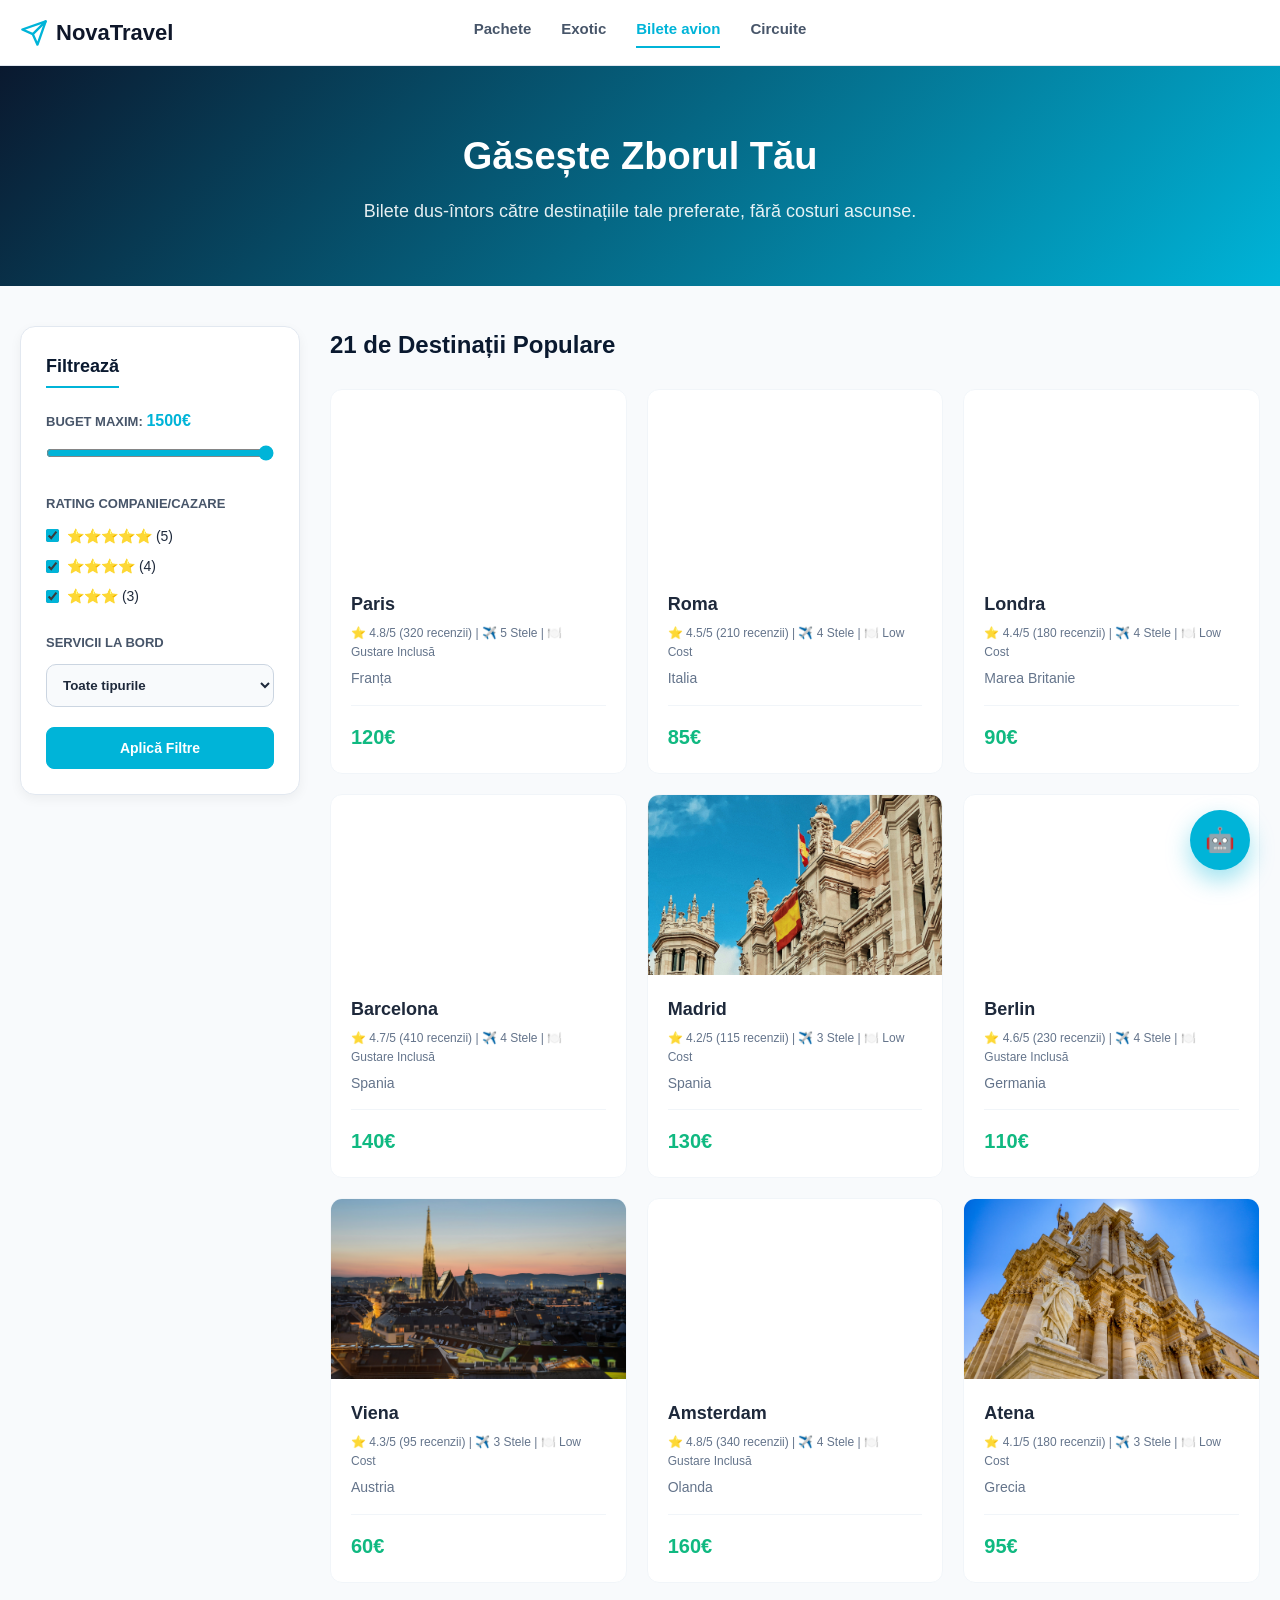
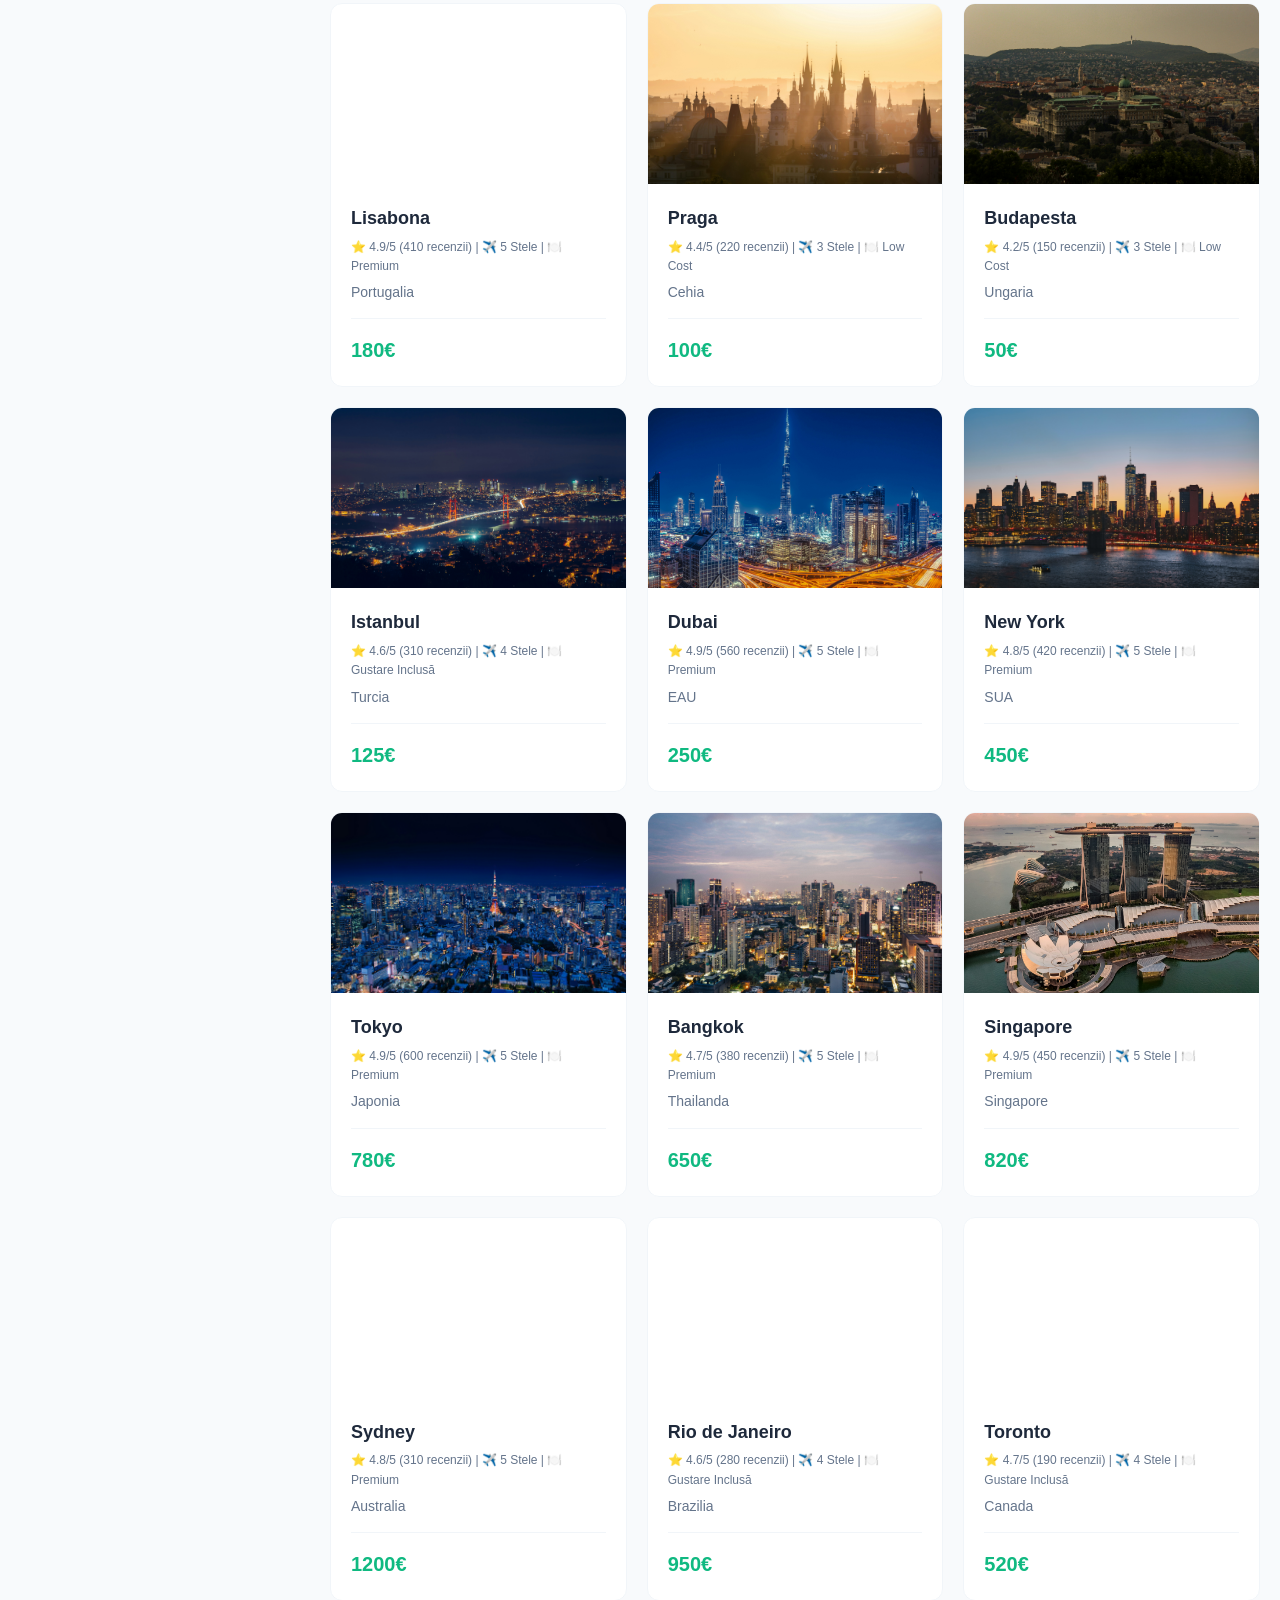
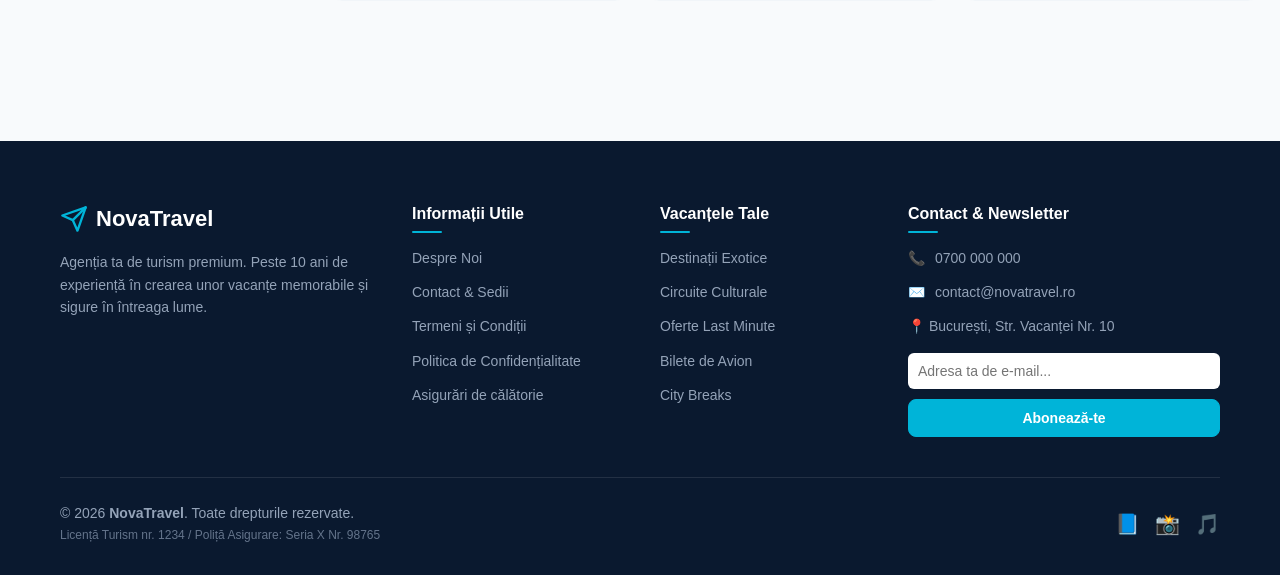
==== commit 67d65403: "summary" ====
--- a/bilete.html
+++ b/bilete.html
@@ -22,9 +22,9 @@
 
         <div class="nav-center">
             <div class="nav-categories">
-                <a href="index.html" class="active">Pachete</a>
+                <a href="index.html">Pachete</a>
                 <a href="exotic.html">Exotic</a>
-                <a href="bilete.html">Bilete avion</a>
+                <a href="bilete.html"class="active">Bilete avion</a>
                 <a href="circuite.html">Circuite</a>
             </div>
         </div>
--- a/style.css
+++ b/style.css
@@ -5,14 +5,54 @@
 a { text-decoration: none; }
 ul { list-style: none; }
 
-/* ================= NAVBAR TOP ================= */
-.top-navbar { background: white; border-bottom: 1px solid #E2E8F0; padding: 15px 0; }
-.nav-container { display: flex; justify-content: space-between; align-items: center; max-width: 1350px; margin: 0 auto; padding: 0 20px;}
+/* ================= NAVBAR TOP (MODIFICAT PENTRU CENTRARE) ================= */
+.top-navbar { 
+    background: white; 
+    border-bottom: 1px solid #E2E8F0; 
+    padding: 15px 0; 
+    position: sticky; 
+    top: 0; 
+    z-index: 1000;
+}
+
+/* Folosim Grid pentru a crea 3 coloane egale: Logo (stânga), Meniu (centru), Gol (dreapta) */
+/* Adaugă doar clasa asta lângă cea existentă */
+.nav-container, .nav-container-centered { 
+    display: grid; 
+    grid-template-columns: 1fr auto 1fr; 
+    align-items: center; 
+    max-width: 1300px; 
+    margin: 0 auto; 
+    padding: 0 20px;
+}
+
+/* Asigură-te că meniul e pe coloana din mijloc */
+.nav-categories { 
+    grid-column: 2; 
+    display: flex; 
+    gap: 25px; 
+    justify-content: center; 
+}
+
+
+.nav-left { display: flex; justify-content: flex-start; }
+.nav-center { display: flex; justify-content: center; }
+.nav-right { display: flex; justify-content: flex-end; } /* Coloană goală pentru echilibru */
+
 .brand { color: #0F172A; font-size: 22px; font-weight: 800; display: flex; align-items: center; gap: 8px; }
-.brand-icon { width: 28px; height: 28px; color: #00B4D8; }
-
-.nav-categories { display: flex; gap: 25px; }
-.nav-categories a { color: #64748B; font-weight: 600; font-size: 15px; padding-bottom: 5px; border-bottom: 2px solid transparent; transition: 0.3s;}
+.brand-icon { width: 28px; height: 28px; color: #00B4D8; transition: transform 0.3s ease; }
+.brand:hover .brand-icon { transform: rotate(-10deg) scale(1.1); }
+
+.nav-categories { display: flex; gap: 30px; }
+.nav-categories a {
+    text-decoration: none;
+    color: #475569;
+    font-weight: 600;
+    font-size: 15px;
+    transition: color 0.3s;
+    padding-bottom: 5px;
+    border-bottom: 2px solid transparent;
+}
 .nav-categories a:hover, .nav-categories a.active { color: #00B4D8; border-bottom-color: #00B4D8; }
 
 .nav-actions { display: flex; gap: 15px; align-items: center; }
@@ -22,8 +62,8 @@
 .btn-primary { background: #00B4D8; border: 1px solid #00B4D8; color: white; }
 .btn-primary:hover { background: #0096B4; border-color: #0096B4; }
 
-/* ================= HERO & SEARCH (PENTRU INDEX) ================= */
-.hero { background: linear-gradient(135deg, #F8FAFC 0%, #E2E8F0 100%); padding: 80px 20px 100px; display: flex; align-items: center; justify-content: center; }
+/* ================= HERO & SEARCH ================= */
+.hero { background: linear-gradient(135deg, #0A192F, #00B4D8); padding: 80px 20px 100px; display: flex; align-items: center; justify-content: center; }
 .hero-minimal { min-height: 200px; padding: 60px 20px; background: linear-gradient(135deg, #0A192F, #00B4D8); color: white; text-align: center; }
 .search-bar { background: white; border-radius: 12px; display: flex; align-items: center; width: 100%; max-width: 1050px; padding: 8px; box-shadow: 0 20px 40px rgba(0,0,0,0.1); }
 .search-field { flex: 1; padding: 10px 20px; border-right: 1px solid #E2E8F0; position: relative; }
@@ -53,12 +93,21 @@
 .dot { width: 10px; height: 10px; border-radius: 50%; display: inline-block; margin-right: 4px; }
 .green { background: #10B981; } .orange { background: #F59E0B; } .red { background: #EF4444; }
 
-/* Controale Persoane */
-.counter-row { display: flex; justify-content: space-between; align-items: center; margin-bottom: 15px; font-size: 15px; font-weight: 600; }
-.counter-controls { display: flex; align-items: center; gap: 12px; }
-.btn-count { background: #F1F5F9; border: 1px solid #E2E8F0; border-radius: 50%; width: 32px; height: 32px; font-size: 18px; cursor: pointer; display: flex; align-items: center; justify-content: center;}
-.btn-count:hover { border-color: #00B4D8; color: #00B4D8; }
-.hub-gasca-promo { background: #F0FDF4; border: 1px solid #10B981; padding: 12px; border-radius: 8px; margin-top: 10px; font-size: 13px; color: #047857; display: none; }
+/* ================= TRUST BAR (MODIFICAT PENTRU CENTRARE) ================= */
+.trust-bar-index { 
+    display: flex; 
+    justify-content: center; /* Asta mută tot grupul pe centrul ecranului */
+    gap: 60px; /* Asta pune spațiu perfect egal între cele 4 iconițe */
+    flex-wrap: wrap; 
+    padding: 30px 0; 
+    border-bottom: 1px solid #E2E8F0; 
+    margin-bottom: 40px; 
+}
+
+.trust-item { display: flex; align-items: center; gap: 15px; }
+.trust-icon { font-size: 32px; background: #F0F9FF; width: 60px; height: 60px; display: flex; align-items: center; justify-content: center; border-radius: 50%; color: #00B4D8; flex-shrink: 0; }
+.trust-text h4 { font-size: 16px; color: #0A192F; margin-bottom: 3px; }
+.trust-text p { font-size: 13px; color: #64748B; margin: 0; }
 
 /* ================= CARDS & LAYOUT ================= */
 .section-title { font-size: 24px; font-weight: 800; color: #0A192F; margin: 60px 0 25px; }
@@ -257,8 +306,16 @@
 }
 /* ================= NOI SECȚIUNI INDEX ================= */
 
-/* Bara de Avantaje */
-.trust-bar-index { display: flex; justify-content: space-between; flex-wrap: wrap; padding: 30px 0; border-bottom: 1px solid #E2E8F0; margin-bottom: 40px; }
+/* Bara de Avantaje (Sincronizat cu Trust Bar Centrat) */
+.trust-bar-index { 
+    display: flex; 
+    justify-content: center; 
+    flex-wrap: wrap; 
+    padding: 30px 0; 
+    border-bottom: 1px solid #E2E8F0; 
+    margin: 0 auto 40px auto; 
+    max-width: 1200px;
+}
 .trust-item { display: flex; align-items: center; gap: 15px; }
 .trust-icon { font-size: 32px; background: #F0F9FF; width: 60px; height: 60px; display: flex; align-items: center; justify-content: center; border-radius: 50%; color: #00B4D8; }
 .trust-text h4 { font-size: 16px; color: #0A192F; margin-bottom: 3px; }
@@ -342,124 +399,80 @@
 .masonry-item::before, .banner::before {
     background: linear-gradient(to top, rgba(10, 25, 47, 0.9) 0%, rgba(10, 25, 47, 0.4) 40%, transparent 100%) !important;
 }
-/* NAVBAR SIMETRIC */
-.top-navbar {
-    background: white;
-    padding: 15px 0;
-    box-shadow: 0 2px 10px rgba(0,0,0,0.05);
-    position: sticky;
-    top: 0;
-    z-index: 1000;
-}
-
-.nav-container-centered {
-    display: grid;
-    /* Împarte navbar-ul în 3 coloane egale */
-    grid-template-columns: 1fr auto 1fr; 
-    align-items: center;
-    max-width: 1300px;
-    margin: 0 auto;
-    padding: 0 20px;
-}
-
-.nav-left {
-    display: flex;
-    justify-content: flex-start;
-}
-
-.nav-center {
-    display: flex;
-    justify-content: center;
-}
-
-.nav-right {
-    display: flex;
-    justify-content: flex-end;
-}
-
-.nav-categories {
-    display: flex;
-    gap: 30px;
-}
-
-.nav-categories a {
-    text-decoration: none;
-    color: #475569;
-    font-weight: 600;
-    font-size: 15px;
-    transition: color 0.3s;
-}
-
-.nav-categories a:hover, .nav-categories a.active {
-    color: #00B4D8;
-}
-/* ================= OPTIMIZARE MOBIL (Responsive) ================= */
+
+/* FIX PENTRU IMAGINI */
+img { max-width: 100%; height: auto; }
+
+/* ================= OPTIMIZARE TOTALĂ MOBIL (MODALITĂȚI REZOLVATE) ================= */
 
 @media (max-width: 768px) {
-    /* 1. Navbar pe Mobil - Ascundem centrul pentru a nu aglomera */
-    .nav-center {
-        display: none; 
-    }
-    .nav-container-centered {
-        grid-template-columns: 1fr auto; /* Doar logo-ul rămâne vizibil clar */
-    }
-
-    /* 2. Hero Section - Micșorăm textul să nu iasă din ecran */
-    .hero h1 {
-        font-size: 28px !important;
+    html, body { overflow-x: hidden !important; width: 100% !important; position: relative; }
+
+    /* NAVBAR FIX FINAL: Logo sus, Meniu jos, ambele centrate */
+    .top-navbar { display: block !important; height: auto !important; padding: 15px 0 !important; }
+    
+    .nav-container-centered, .nav-container { 
+        display: flex !important; 
+        flex-direction: column !important; 
+        align-items: center !important; 
+        justify-content: center !important; 
+        width: 100% !important; 
+        gap: 15px !important; 
+        grid-template-columns: none !important; 
     }
     
-    /* 3. Search Bar - Îl facem vertical pe telefon */
-    .search-bar {
-        flex-direction: column;
-        padding: 15px;
+    .nav-left { order: 1 !important; width: 100% !important; justify-content: center !important; }
+    .brand { font-size: 20px !important; margin: 0 !important; justify-content: center !important; }
+    
+    .nav-center { order: 2 !important; width: 100% !important; justify-content: center !important; border-top: 1px solid #f1f5f9; padding-top: 10px; }
+    .nav-categories { 
+        display: flex !important; 
+        gap: 15px !important; 
+        overflow-x: auto !important; 
+        padding: 5px 10px !important; 
+        width: 100% !important; 
+        justify-content: center !important; 
+        scrollbar-width: none; 
     }
-    .search-field {
-        border-right: none !important;
-        border-bottom: 1px solid #eee;
-        width: 100%;
-        padding: 15px 0;
+    .nav-categories::-webkit-scrollbar { display: none; }
+    .nav-categories a { font-size: 14px !important; white-space: nowrap !important; }
+    
+    .nav-right, .nav-actions { display: none !important; }
+
+    /* HERO & SEARCH */
+    .hero { padding: 40px 15px !important; }
+    .hero h1 { font-size: 28px !important; line-height: 1.2; }
+    .search-bar { flex-direction: column !important; width: 100% !important; padding: 10px !important; }
+    .search-field { 
+        width: 100% !important; 
+        border-right: none !important; 
+        border-bottom: 1px solid #eee !important; 
+        padding: 12px !important; 
+        text-align: left; 
     }
-    .search-btn-large {
-        width: 100%;
-        margin-left: 0;
-        margin-top: 15px;
+    .search-btn-large { width: 100% !important; margin: 10px 0 0 0 !important; height: 50px !important; }
+
+    /* LAYOUT & SIDEBAR */
+    .main-layout { display: flex !important; flex-direction: column !important; }
+    .sidebar-filters { position: relative !important; width: 100% !important; top: 0 !important; order: -1 !important; z-index: 100 !important; margin-bottom: 25px; }
+    .filter-card { border: 1px solid #e2e8f0 !important; }
+
+    /* GRIDS */
+    .cards-grid, .results-area .cards-grid, .blog-grid, .banners-grid { grid-template-columns: 1fr !important; gap: 20px !important; }
+    .masonry-grid { display: flex !important; flex-direction: column !important; height: auto !important; }
+    .masonry-item { height: 250px !important; width: 100% !important; }
+    
+    /* FOOTER */
+    .footer-grid { grid-template-columns: 1fr !important; text-align: center; }
+    .footer-brand, .contact-info li { justify-content: center !important; }
+    .footer-bottom { flex-direction: column; text-align: center; }
+
+    /* TRUST BAR PE MOBIL */
+    .trust-bar-index { 
+        flex-direction: column; 
+        gap: 20px; 
+        padding: 20px; 
+        align-items: center; 
+        text-align: center; 
     }
-
-    /* 4. Trust Bar - Elementele unul sub altul */
-    .trust-bar-index {
-        flex-direction: column;
-        gap: 20px;
-    }
-
-    /* 5. Grila de Carduri - 1 singur card pe rând pe telefoane mici */
-    .cards-grid {
-        grid-template-columns: 1fr !important;
-    }
-
-    /* 6. Masonry (Top Destinații) - Se transformă în listă simplă verticală */
-    .masonry-grid {
-        display: flex;
-        flex-direction: column;
-        grid-template-rows: auto;
-    }
-    .item-tall, .item-wide {
-        height: 250px;
-    }
-
-    /* 7. Footer - Centrăm totul pentru deget */
-    .footer-grid {
-        grid-template-columns: 1fr !important;
-        text-align: center;
-    }
-    .footer-col h4::after {
-        left: 50%;
-        transform: translateX(-50%);
-    }
-}
-
-/* Fix pentru imagini să nu depășească ecranul niciodată */
-img {
-    max-width: 100%;
-    height: auto;
 }
